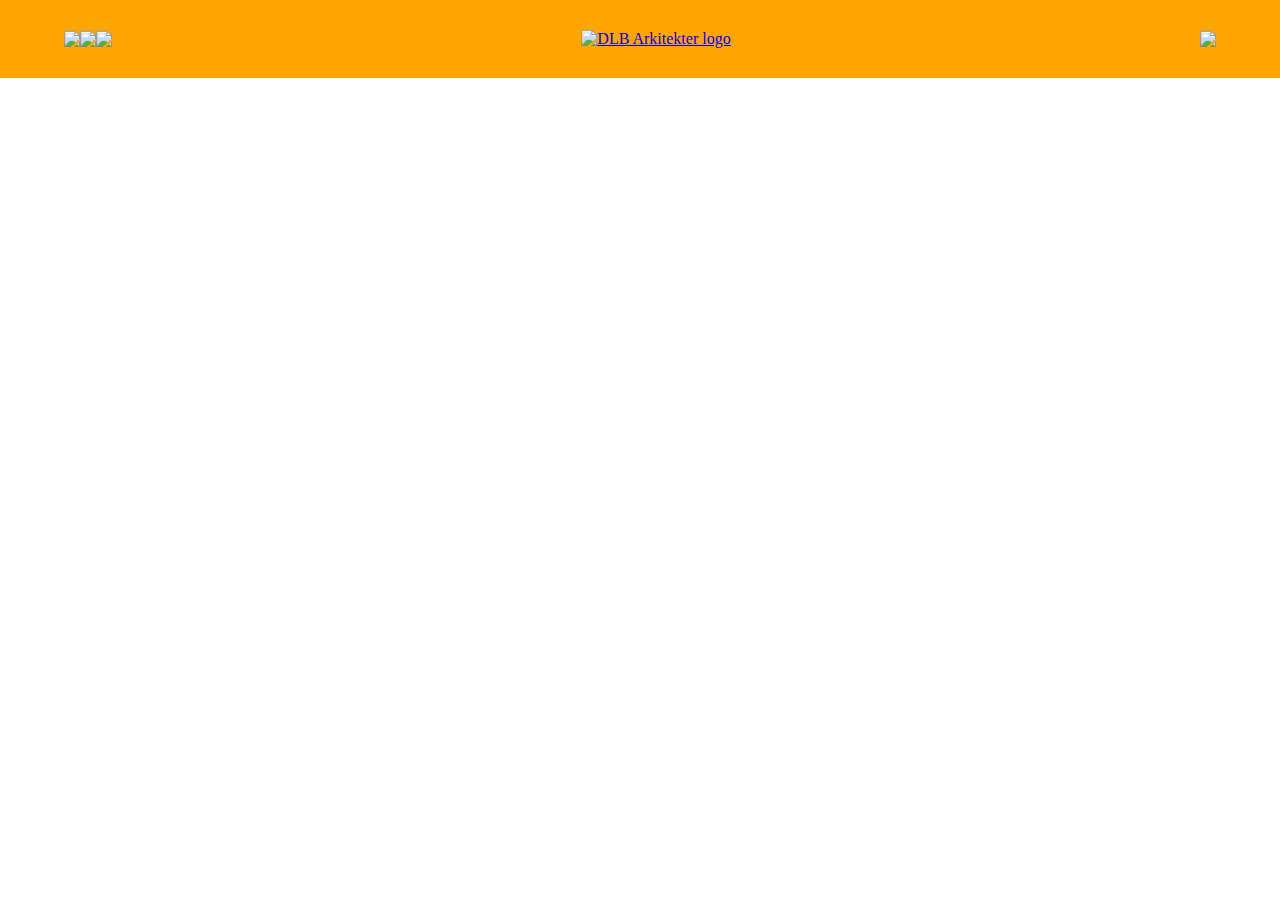
==== index.html @ 9e3e0d89 "Basic file structure" ====
<!DOCTYPE html>
<html lang="da">
<head>
    <meta charset="UTF-8">
    <meta name="viewport" content="width=device-width, initial-scale=1.0">      <!-- Responsive scaling for mobile devices -->
    
    <!-- SEO START -->
        <title>Document</title>     <!-- SEO page title -->
        <meta name="description" content="">    <!-- SEO description -->
        <meta name="theme-color" content="#fffff">      <!-- Theme color for SoMe -->
        <!-- vvv Open Graph Protocol - Source: https://ogp.me/ -->
            <meta property="og:image" content="" />     <!-- Image to feed SoMe previews -->
            <meta property="og:image:width" content="750" />   
            <meta property="og:image:height" content="750" />
            <meta property="og:locale" content="da_DK">
            <meta property="og:type" content="website">     <!-- Define which type of content this website is -->
            <meta property="og:title" content="">   <!-- Title for SoMe previews -->
            <meta property="og:description" content="">     <!-- Description for SoMe previews -->
            <meta property="og:url" content="https://DLBark.dk">    <!-- Clean up URL for SoMe previews -->
            <meta property="og:site_name" content="DLB Arkitekter ApS">
        <!-- ^^^ End of Open Graph Protocol -->
    <!-- END OF SEO -->

    <!-- LOCAL REFERENCES START -->
        <link rel="stylesheet" href="style.css">    <!-- Main CSS reference -->
        <script src="js/main.js"></script>  <!-- Main JS reference -->
        <script src="js/contact-form.js"></script>      <!-- Coded User Journey JS reference -->
    <!-- END OF LOCAL REFERENCES -->

    <!-- EXTERNAL REFERENCES START -->
        
    <!-- END OF EXTERNAL REFERENCES -->
</head>




<body>

    <nav id="burger-content" class="hidden">
        <!-- Burger Menu design to be finalized in Figma first -->
            <!-- This entire section will appear with the click of a button. This menu must be at the top to avoidconflicts with other elements. -->
    </nav>


    <nav id="main">   <!-- Mmain navigation -->
        <div class="container">     <!-- This container fixes issues as the 'nav' tag has 'position: fixed' which likes to fuck with things -->
            
            <div class="SoMe">  <!-- SoMe links and icons -->
                <a href="" target="_blank" rel="nofollow"> <img src="img/icon/facebook.svg" alt="Facebook icon"> Besøg DLB's Facebookside </a>   <!-- target="_blank" = Open in a new Tab    rel="nofollow" = Tell Google not to follow the link -->
                <a href="" target="_blank" rel="nofollow"> <img src="img/icon/instagram.svg" alt="Instagram icon"> Besøg DLB's Instagram </a>
                <a href="" target="_blank" rel="nofollow"> <img src="img/icon/linkedin.svg" alt="LinkedIn icon"> Besøg DLB's LinkedIn-side</a>
            </div>
            
            <a href="index.html" class="logo"> <img src="img/logo.png" alt="DLB Arkitekter logo"> </a>  <!-- DLB Logo -->

            <button class="burger-menu" onclick="toggleBurgerMenu()"> <img src="img/icon/burger-menu.svg" alt="Burger Menu toggle"> Menu </button>
        
            <ul class="desktop">    <!-- Navigation Menu only visible on Desktop -->
                <!-- Design to be finished in Figma ... -->
            </ul>
        
        </div>
    </nav>
    
</body>
</html>
---- style.css ----
/*
==================================
    CSS STYLESHEET
==================================

FYI: I'm only testing this sh*t on Chromium-based Edge because a vast majority uses Chromium no matter the platform.
Source: https://gs.statcounter.com/browser-market-share
*/



* {
    margin: 0;  /* Nuke default margin - it's an annoyance to work with */
    padding: 0;     /* Nuke default padding as well */
    box-sizing: border-box;     /* Makes box sizing more logical -- https://developer.mozilla.org/en-US/docs/Web/CSS/box-sizing */
}

.hidden {      /* To be used as default for items that are to be toggled by JavaScript */
    display: none;
}



/* ====== CSS VARIABLES START ====== */

    :root {             /* CSS Variables work a lot like Components in XD or Swatches in Illustrator, Photoshop, InDesign, etc - If there's a need adjust the colors, this will save a lot of time */
        /* Fonts */
            --font1: Arial;
            --font2: Arial;
        /* Colors */
            --color1: #FF00FF;
            --color2: #FF00FF;
            --color3: #FF00FF;
            --color4: #FF00FF;
            --color5: #FF00FF;
        /* Margins - To streamline left-right margins for mis.c objects */
            --default-width: 90%;
    }

/* end of css variables */




/* ====== NAVIGATION MENU START ====== */

    /* --- Navigation bar as a whole --- */

    nav#burger-content {    /* [Only visible when clicked] -- The contents and design of the Burger Menu */
        width: 100%;
        height: 100vh;
        position: fixed;
        background-color: hotpink;
        z-index: 1;
    }

    nav#main, nav#main .SoMe {       /* Properly align items in the nav menu */
        display: flex;
    }

    nav#main {                  /* Navigation bar */
        background: white;
        position: fixed;
        width: 100%;
        height: 78px;
        z-index: 2;     /* Be infront of Burger Menu (when active) which has a Z of 1 - default is 0 */
    
        background-color: orange /* TEMP - TO BE FIXED */
    }

    nav#main .container {
        display: flex;
        justify-content: space-between;     /* Properly align contents of the navbar */
        align-items: center;    /* Vertically align items to the center */
        width: var(--default-width);
        margin: 0 auto; 
    }

    nav#main button {       /* Fix default styling of buttons in the navbar */
        border: none;
        background: none;
        cursor: pointer;
    }



    /* --- Social Media buttons --- */
    
    nav#main .SoMe {

    }

    nav#main .SoMe a {
        display: block;
        gap: 12px;
        font-size: 0    /* Hide text only there for screen readers */
    }

    

    /* --- DLB Logo --- */
    
    nav#main .logo {

    }

    
    
    /* --- Burger Menu toggle --- */

    nav#main .burger-menu {
        font-size: 0    /* Hide text only there for screen readers */
    }

    nav#main .burger-menu.active {
        filter: invert(1);
    }




    nav#main .desktop {     /* Desktop navigation strip - Only visible on large screens */
        display: none;          /* Handled by @media query - must be hidden on Mobile version */
    }

/* end of navigation menu */
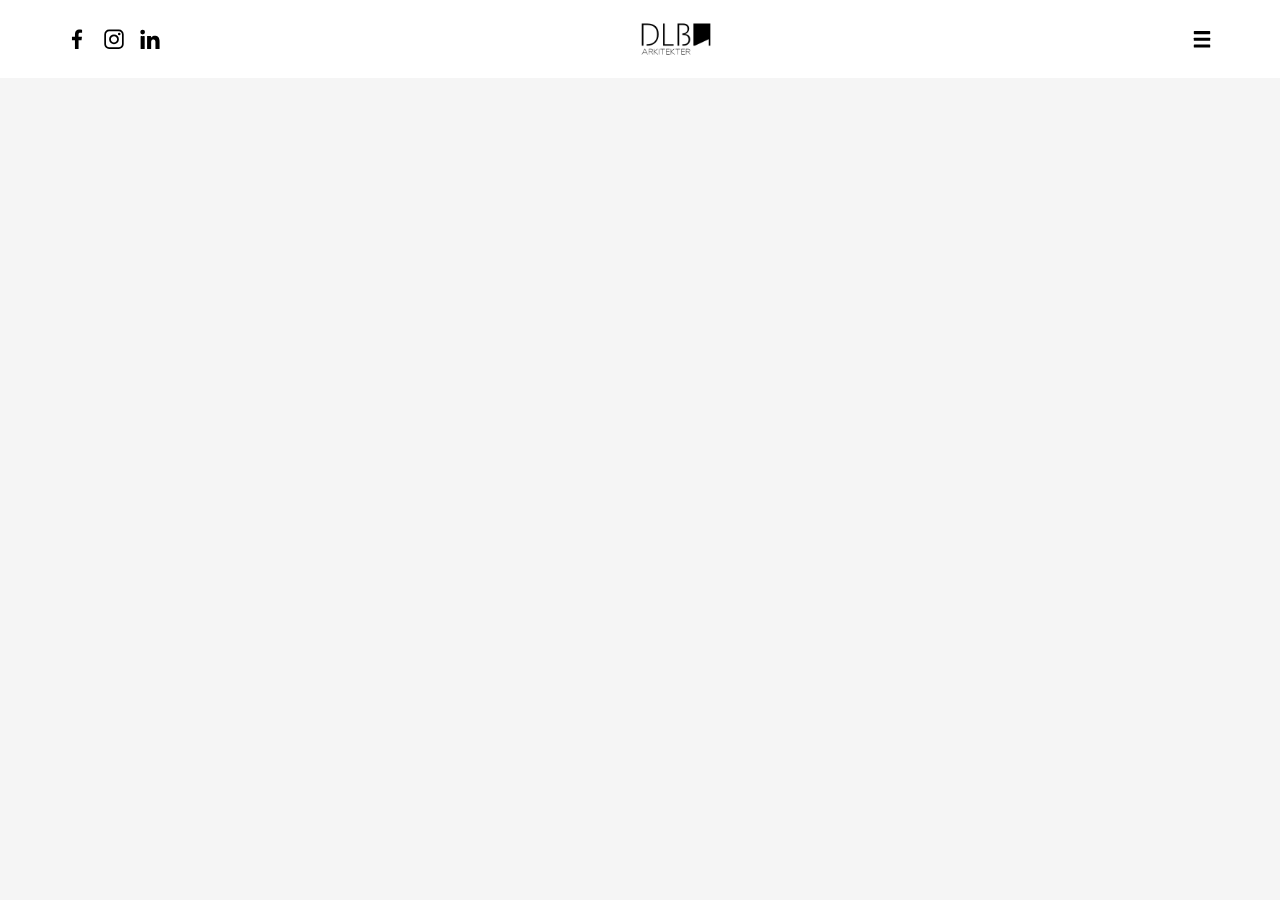
==== commit a51a5dfe: "Mobile Nav + Burger Menu" ====
--- a/index.html
+++ b/index.html
@@ -27,9 +27,6 @@
         <script src="js/contact-form.js"></script>      <!-- Coded User Journey JS reference -->
     <!-- END OF LOCAL REFERENCES -->
 
-    <!-- EXTERNAL REFERENCES START -->
-        
-    <!-- END OF EXTERNAL REFERENCES -->
 </head>
 
 
@@ -37,9 +34,19 @@
 
 <body>
 
-    <nav id="burger-content" class="hidden">
-        <!-- Burger Menu design to be finalized in Figma first -->
-            <!-- This entire section will appear with the click of a button. This menu must be at the top to avoidconflicts with other elements. -->
+    <nav id="burger-content" class="hidden">    <!-- Mobile full-screen burger menu content - Hidden by defualt -->
+        <div class="container">
+            <a href="index.html" class="logo"> <img src="img/logo.jpg" alt="DLB Arkitekter logo"> DLB Arkitekters logo </a>  <!-- DLB Logo -->
+
+            <ul>
+                <li> <a href="index.html" class="active"> <span class="marker"></span> Hjem</a> </li>
+                <li> <a href="#"> <span class="marker"></span> Projekter</a> </li>
+                <li> <a href="#"> <span class="marker"></span> Tjenester</a> </li>
+                <li> <a href="#"> <span class="marker"></span> Booking</a> </li>
+                <li> <a href="#"> <span class="marker"></span> Om os</a> </li>
+                <li> <a href="#"> <span class="marker"></span> Kontakt</a> </li>
+            </ul>
+        </div>
     </nav>
 
 
@@ -47,14 +54,14 @@
         <div class="container">     <!-- This container fixes issues as the 'nav' tag has 'position: fixed' which likes to fuck with things -->
             
             <div class="SoMe">  <!-- SoMe links and icons -->
-                <a href="" target="_blank" rel="nofollow"> <img src="img/icon/facebook.svg" alt="Facebook icon"> Besøg DLB's Facebookside </a>   <!-- target="_blank" = Open in a new Tab    rel="nofollow" = Tell Google not to follow the link -->
-                <a href="" target="_blank" rel="nofollow"> <img src="img/icon/instagram.svg" alt="Instagram icon"> Besøg DLB's Instagram </a>
-                <a href="" target="_blank" rel="nofollow"> <img src="img/icon/linkedin.svg" alt="LinkedIn icon"> Besøg DLB's LinkedIn-side</a>
+                <a href="https://www.facebook.com/DLBARKITEKTERApS" target="_blank" rel="noopener nofollow"> <img src="img/icons/facebook-icon.svg" alt="Facebook icon"> Besøg DLB's Facebookside </a>   <!-- target="_blank" = Open in a new Tab    rel="nofollow" = Tell Google not to follow the link -->
+                <a href="https://www.instagram.com/dlbarkitekter" target="_blank" rel="noopener nofollow"> <img src="img/icons/instagram-icon.svg" alt="Instagram icon"> Besøg DLB's Instagram </a>
+                <a href="https://www.linkedin.com/company/dlbetak-aps/about/" target="_blank" rel="noopener nofollow"> <img src="img/icons/linkedin-icon.svg" alt="LinkedIn icon"> Besøg DLB's LinkedIn-side</a>
             </div>
             
-            <a href="index.html" class="logo"> <img src="img/logo.png" alt="DLB Arkitekter logo"> </a>  <!-- DLB Logo -->
-
-            <button class="burger-menu" onclick="toggleBurgerMenu()"> <img src="img/icon/burger-menu.svg" alt="Burger Menu toggle"> Menu </button>
+            <a href="index.html" class="logo"> <img src="img/logo.jpg" alt="DLB Arkitekter logo"> DLB Arkitekters logo </a>  <!-- DLB Logo -->
+            
+            <button class="burger-menu" onclick="toggleBurgerMenu()"> <img src="img/icons/burger-menu-icon.svg" alt="Burger Menu toggle"> Menu </button>
         
             <ul class="desktop">    <!-- Navigation Menu only visible on Desktop -->
                 <!-- Design to be finished in Figma ... -->
--- a/style.css
+++ b/style.css
@@ -19,22 +19,24 @@
     display: none;
 }
 
+@import url('https://fonts.googleapis.com/css2?family=Montserrat:wght@300;400;600;700&display=swap');
+
 
 
 /* ====== CSS VARIABLES START ====== */
 
     :root {             /* CSS Variables work a lot like Components in XD or Swatches in Illustrator, Photoshop, InDesign, etc - If there's a need adjust the colors, this will save a lot of time */
         /* Fonts */
-            --font1: Arial;
-            --font2: Arial;
+            --font: "Montserrat", "Segoe UI", "Helvetica", "Roboto", sans-serif;    /* Montserrat is the main player, the rest are used as fallback */
         /* Colors */
-            --color1: #FF00FF;
-            --color2: #FF00FF;
-            --color3: #FF00FF;
-            --color4: #FF00FF;
-            --color5: #FF00FF;
+            --color1: #D9D9D9;
+            --color2: #C28671;
+            --color3: #8A99A0;
+            --color4: #F5F5F5;
         /* Margins - To streamline left-right margins for mis.c objects */
             --default-width: 90%;
+        /* Miscelanious - Sizes of common elements, etc */
+            --nav-icon-size: 28px;
     }
 
 /* end of css variables */
@@ -42,30 +44,26 @@
 
 
 
+/* ====== MAIN PAGE ELEMENTS ====== */
+    body {
+        background-color: var(--color4);
+    }
+
+    h1, h2, h3, h4, h5, h6, a, p {
+        font-family: var(--font);
+    }
+
+
 /* ====== NAVIGATION MENU START ====== */
 
-    /* --- Navigation bar as a whole --- */
-
-    nav#burger-content {    /* [Only visible when clicked] -- The contents and design of the Burger Menu */
-        width: 100%;
-        height: 100vh;
-        position: fixed;
-        background-color: hotpink;
-        z-index: 1;
-    }
-
-    nav#main, nav#main .SoMe {       /* Properly align items in the nav menu */
-        display: flex;
-    }
-
     nav#main {                  /* Navigation bar */
+        display: flex;
         background: white;
         position: fixed;
         width: 100%;
         height: 78px;
         z-index: 2;     /* Be infront of Burger Menu (when active) which has a Z of 1 - default is 0 */
-    
-        background-color: orange /* TEMP - TO BE FIXED */
+        background-color: white;
     }
 
     nav#main .container {
@@ -76,51 +74,129 @@
         margin: 0 auto; 
     }
 
-    nav#main button {       /* Fix default styling of buttons in the navbar */
+
+    /* --- Social Media buttons --- */
+    
+    nav#main .SoMe {
+        gap: 8px;
+        display: flex;
+    }
+
+    nav#main .SoMe a {
+        display: flex;   /* Align SoMe icons correctly */
+        font-size: 0;    /* Hide text only there for the sake of screen readers */
+        max-width: var(--nav-icon-size);
+    }
+
+    nav#main .SoMe img {
+        width: 100%;
+    }
+
+
+    /* --- Logo ---- */
+    
+    nav .logo {
+        max-width: 72px;
+        font-size: 0;   /* Hide text only there for the sake of screen readers */ 
+    }
+   
+    nav .logo img {
+        width: 100%;
+    }
+
+    
+    /* --- Burger Menu --- */
+    
+    nav#main .burger-menu {
+        font-size: 0;    /* Hide text only there for the sake of screen readers */
+        max-width: var(--nav-icon-size);    /* Refers to :root variable instead of a fixed number for consistency reasons */
+    }
+
+    nav#main .burger-menu img {
+        width: 100%;
+    }
+
+    
+    /* --- Burger Menu toggle --- */
+
+    nav#main .burger-menu {
+        font-size: 0;    /* Hide text only there for screen readers */
         border: none;
         background: none;
         cursor: pointer;
     }
 
-
-
-    /* --- Social Media buttons --- */
-    
-    nav#main .SoMe {
-
-    }
-
-    nav#main .SoMe a {
-        display: block;
-        gap: 12px;
-        font-size: 0    /* Hide text only there for screen readers */
-    }
-
-    
-
-    /* --- DLB Logo --- */
-    
-    nav#main .logo {
-
-    }
-
-    
-    
-    /* --- Burger Menu toggle --- */
-
-    nav#main .burger-menu {
-        font-size: 0    /* Hide text only there for screen readers */
-    }
-
     nav#main .burger-menu.active {
+        background-color: white;
+        border-radius: 12px;
         filter: invert(1);
     }
 
 
-
+    /* --- Desktop Navigation Menu items --- */
 
     nav#main .desktop {     /* Desktop navigation strip - Only visible on large screens */
         display: none;          /* Handled by @media query - must be hidden on Mobile version */
-    }
+    
+    
+    }
+
+
+    /* --- Mobile Fullscreen Burger Menu --- */
+
+    nav#burger-content {    /* [Only visible when clicked] -- The contents and design of the Burger Menu */
+        width: 100%;
+        height: 100vh;
+        position: fixed;    /* Forces the nav to stay in place and float on top no matter what */
+        z-index: 1;
+        background-color: white;
+    }
+
+    nav#burger-content .container {
+        width: 75%;
+        margin-top: 170px;
+        margin-left: 5%;    /* Minor adjustments -  */
+    }
+
+    nav#burger-content .container .logo img {
+        max-width: 80px;
+    }
+
+    nav#burger-content .container ul {
+        list-style-type: none;      /* Removes bullet points */
+
+    }
+
+    nav#burger-content .container ul li {
+        border-bottom: var(--color1) solid 2px;     /* Seperate the links with a line */
+    }
+
+    nav#burger-content .container ul li:last-child {
+        border: none;   /* Fix issue with the last element */
+    }
+
+    nav#burger-content .container ul li a {
+        display: flex;
+        gap: 6px;
+        height: 54px;
+        color: black;
+        text-decoration: none;
+        font-weight: 600;
+        font-size: 1.2em;
+        align-items: center;
+    }
+
+    nav#burger-content .container ul li a .marker {
+        width: var(--nav-icon-size);
+        height: var(--nav-icon-size);
+        background: none;
+        display: block;
+        background-position-x: -4px;
+    }
+
+    nav#burger-content .container ul li a:hover .marker, nav#burger-content .container ul li a.active .marker {
+        background-image: url(img/icons/active-nav-item-icon.svg);
+    }
+
 
 /* end of navigation menu */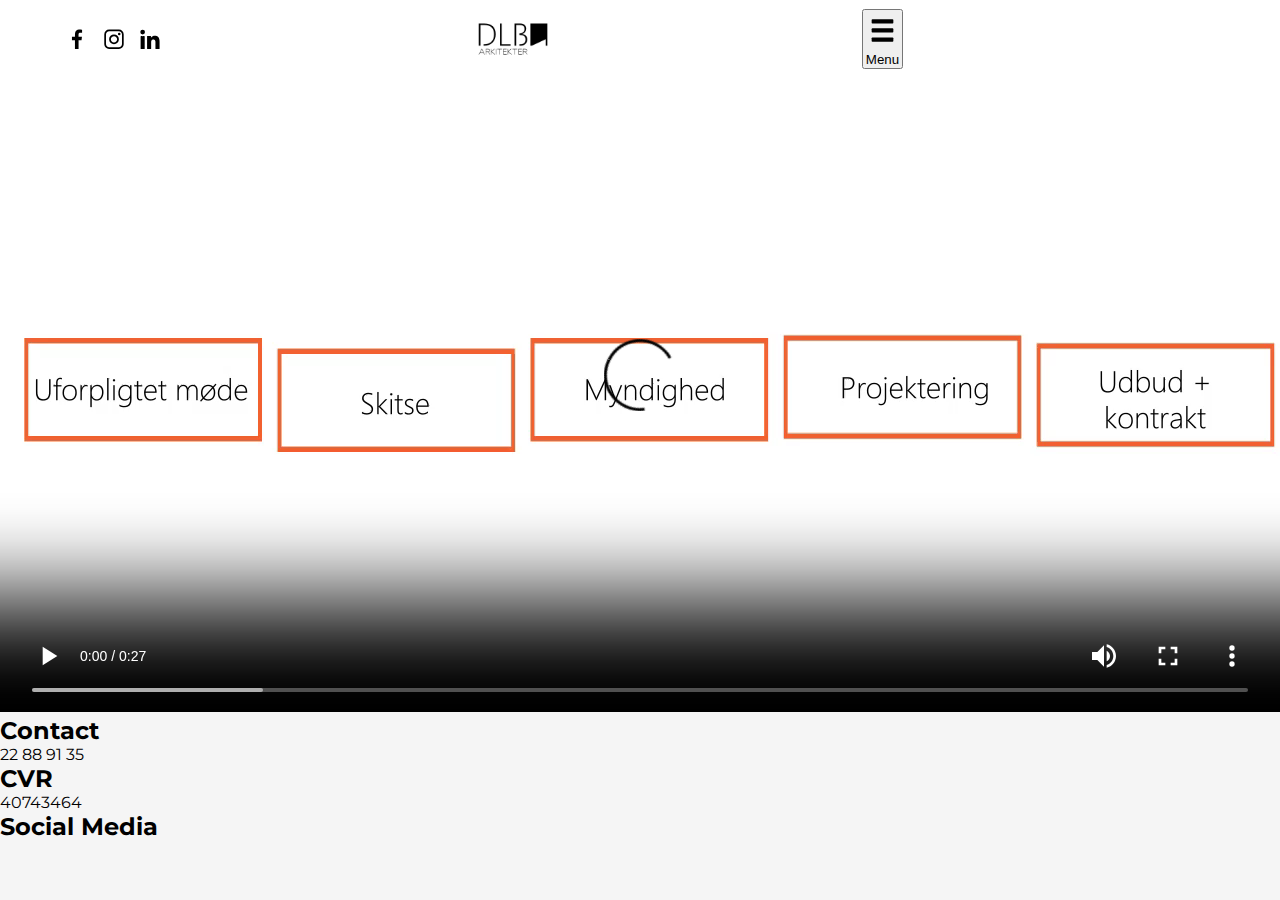
==== commit 424016ea: "Auto stash before merge of "master" and "origin/master"" ====
--- a/index.html
+++ b/index.html
@@ -3,9 +3,9 @@
 <head>
     <meta charset="UTF-8">
     <meta name="viewport" content="width=device-width, initial-scale=1.0">      <!-- Responsive scaling for mobile devices -->
-    
+    <link rel="icon" type="favicon" href="logo.jpg">
     <!-- SEO START -->
-        <title>Document</title>     <!-- SEO page title -->
+        <title>DLB ARKITEKTER ApS - Dan Betak</title>     <!-- SEO page title -->
         <meta name="description" content="">    <!-- SEO description -->
         <meta name="theme-color" content="#fffff">      <!-- Theme color for SoMe -->
         <!-- vvv Open Graph Protocol - Source: https://ogp.me/ -->
@@ -19,8 +19,8 @@
             <meta property="og:url" content="https://DLBark.dk">    <!-- Clean up URL for SoMe previews -->
             <meta property="og:site_name" content="DLB Arkitekter ApS">
         <!-- ^^^ End of Open Graph Protocol -->
-    <!-- END OF SEO -->
-
+    <!-- END OF SEO -->  
+    
     <!-- LOCAL REFERENCES START -->
         <link rel="stylesheet" href="style.css">    <!-- Main CSS reference -->
         <script src="js/main.js"></script>  <!-- Main JS reference -->
@@ -50,7 +50,7 @@
     </nav>
 
 
-    <nav id="main">   <!-- Mmain navigation -->
+    <nav id="main">   <!-- Main navigation -->
         <div class="container">     <!-- This container fixes issues as the 'nav' tag has 'position: fixed' which likes to fuck with things -->
             
             <div class="SoMe">  <!-- SoMe links and icons -->
@@ -58,6 +58,7 @@
                 <a href="https://www.instagram.com/dlbarkitekter" target="_blank" rel="noopener nofollow"> <img src="img/icons/instagram-icon.svg" alt="Instagram icon"> Besøg DLB's Instagram </a>
                 <a href="https://www.linkedin.com/company/dlbetak-aps/about/" target="_blank" rel="noopener nofollow"> <img src="img/icons/linkedin-icon.svg" alt="LinkedIn icon"> Besøg DLB's LinkedIn-side</a>
             </div>
+            <!---SOME ICONS ARE FROM: https://www.flaticon.com/-->
             
             <a href="index.html" class="logo"> <img src="img/logo.jpg" alt="DLB Arkitekter logo"> DLB Arkitekters logo </a>  <!-- DLB Logo -->
             
@@ -66,9 +67,37 @@
             <ul class="desktop">    <!-- Navigation Menu only visible on Desktop -->
                 <!-- Design to be finished in Figma ... -->
             </ul>
-        
         </div>
     </nav>
+
+    <!--TEXTEN PÅBÖRJAS // HAVE THOSE AS PLACE HOLDERS, WILL BE FIXED LATER-->
+     <h1>What is the process?</h1>
+     <h3>The process works as </h3>
+
+
+
+     <!--VIDEO ANIMATION BY EMIL S-->
+     <Video controls>
+        <source src="DLB-animation-pc.mp4" type="video/mp4">
+     </Video>
+
+
     
+
+
+
+     <footer>
+        <div class="footer-content">
+            <h2>Contact</h2>
+            <p>22 88 91 35</p>
+            <h2>CVR</h2> 
+            <p>40743464</p>
+            <h2>Social Media</h2>
+            <!--SoMe Icons should be placed here!-->
+        </div>
+     </footer>
+
+
+
 </body>
 </html>--- a/style.css
+++ b/style.css
@@ -7,7 +7,7 @@
 Source: https://gs.statcounter.com/browser-market-share
 */
 
-
+@import url('https://fonts.googleapis.com/css2?family=Montserrat:wght@300;600&display=swap');
 
 * {
     margin: 0;  /* Nuke default margin - it's an annoyance to work with */
@@ -105,17 +105,25 @@
     }
 
     
+<<<<<<< Updated upstream
     /* --- Burger Menu --- */
     
     nav#main .burger-menu {
         font-size: 0;    /* Hide text only there for the sake of screen readers */
         max-width: var(--nav-icon-size);    /* Refers to :root variable instead of a fixed number for consistency reasons */
     }
+=======
+    nav#main .logo {
+        max-width: 200px;
+>>>>>>> Stashed changes
 
     nav#main .burger-menu img {
         width: 100%;
     }
-
+    .logo img{
+        max-width: 100px;
+
+    }
     
     /* --- Burger Menu toggle --- */
 
@@ -132,8 +140,15 @@
         filter: invert(1);
     }
 
+<<<<<<< Updated upstream
 
     /* --- Desktop Navigation Menu items --- */
+=======
+    .burgericon{
+        max-width: 30px;
+    }
+
+>>>>>>> Stashed changes
 
     nav#main .desktop {     /* Desktop navigation strip - Only visible on large screens */
         display: none;          /* Handled by @media query - must be hidden on Mobile version */
@@ -162,6 +177,7 @@
         max-width: 80px;
     }
 
+<<<<<<< Updated upstream
     nav#burger-content .container ul {
         list-style-type: none;      /* Removes bullet points */
 
@@ -199,4 +215,51 @@
     }
 
 
+=======
+    .icon img{
+        max-width: 30px;
+    }
+    .SoMe{
+        gap: 25px;
+    }
+    h3{
+
+    }
+
+
+
+    /*VIDEO - HAD THOSE AS PLACE HOLDERS, SHALL FIX LATER*/
+    .video-container {
+        position: relative;
+        width: 100%;
+        height: 0;
+        padding-bottom: 56.25%; 
+      }
+      .video-container video {
+        position: absolute;
+        top: 0;
+        left: 0;
+        width: 100%;
+        height: 100%;
+      }
+   /*FOOTER CONTENT*/
+   .footer-content{
+    display: flex;
+    justify-content: space-between;
+    align-items: center;
+    padding: 20px;
+   }
+   .SoMe{
+    gap: 25px;
+   }
+
+   .footer-info{
+    text-align: center;
+   }
+   .footer-bottom{
+    background-color: orange;
+    padding: 10px;
+    text-align: center;
+   }
+>>>>>>> Stashed changes
 /* end of navigation menu */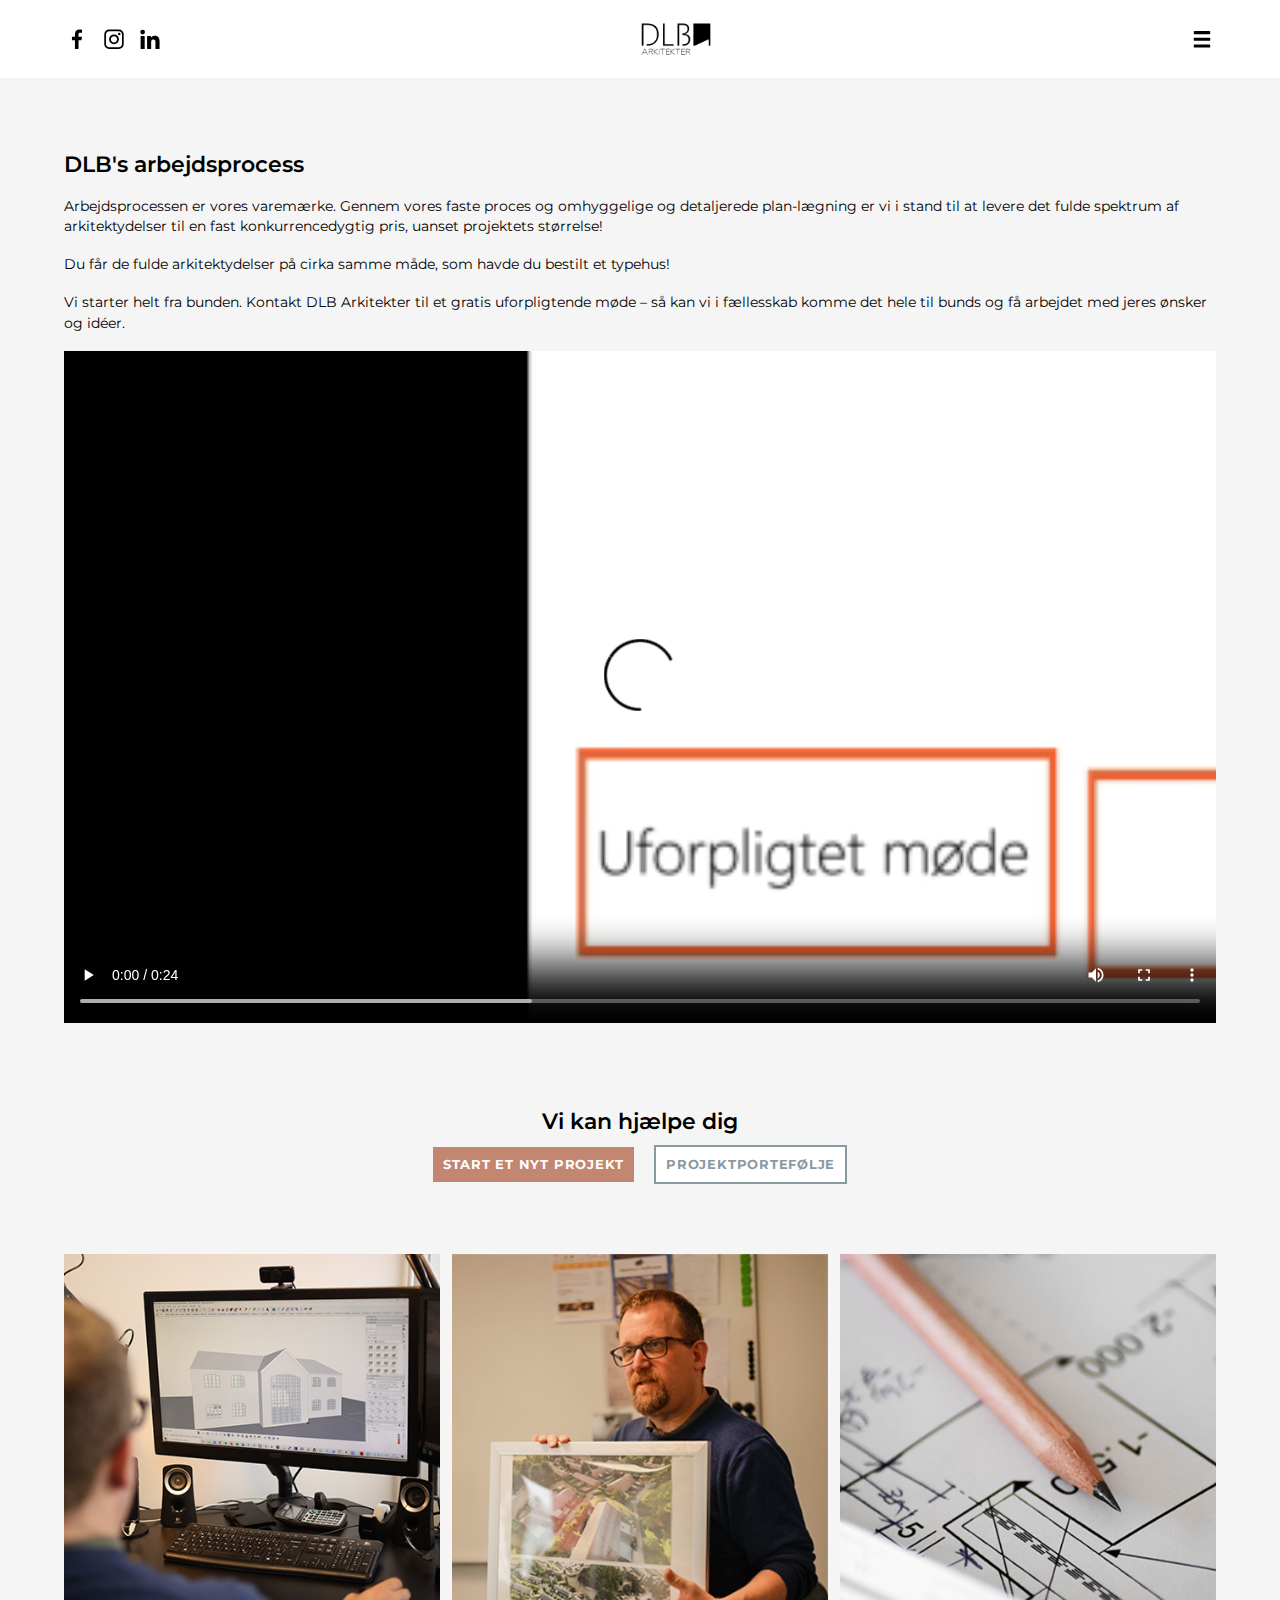
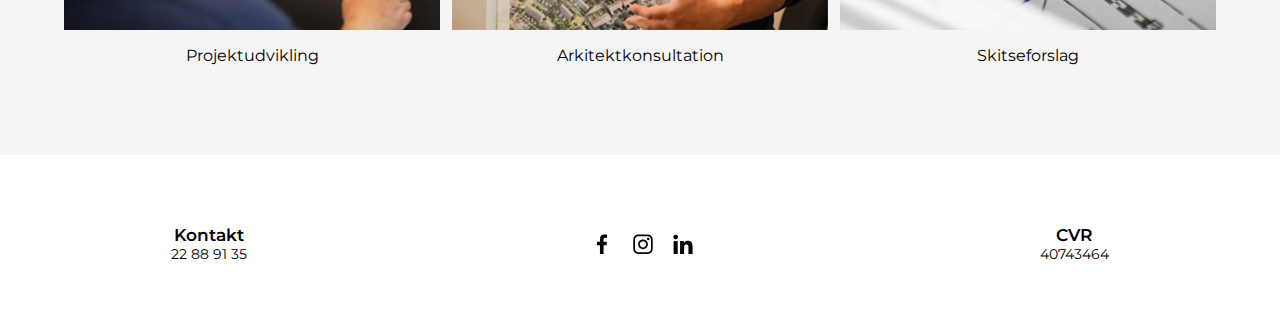
==== commit 782e9b80: "Frontpage (mobile version) done" ====
--- a/index.html
+++ b/index.html
@@ -3,13 +3,13 @@
 <head>
     <meta charset="UTF-8">
     <meta name="viewport" content="width=device-width, initial-scale=1.0">      <!-- Responsive scaling for mobile devices -->
-    <link rel="icon" type="favicon" href="logo.jpg">
+    <link rel="icon" type="favicon" href="img/logo.jpg">
     <!-- SEO START -->
         <title>DLB ARKITEKTER ApS - Dan Betak</title>     <!-- SEO page title -->
-        <meta name="description" content="">    <!-- SEO description -->
+        <meta name="description" content="DLB Arkitekter ApS - Vores proces er vores varemærke. Vi har 10+ års erfaring med projektudvikling, skitsering og planlægning.">    <!-- SEO description -->
         <meta name="theme-color" content="#fffff">      <!-- Theme color for SoMe -->
         <!-- vvv Open Graph Protocol - Source: https://ogp.me/ -->
-            <meta property="og:image" content="" />     <!-- Image to feed SoMe previews -->
+            <meta property="og:image" content="https://exam.mikkl.info/img/thumbnails/SoMe/frontpage.jpg" />     <!-- Image to feed SoMe previews -->
             <meta property="og:image:width" content="750" />   
             <meta property="og:image:height" content="750" />
             <meta property="og:locale" content="da_DK">
@@ -40,11 +40,11 @@
 
             <ul>
                 <li> <a href="index.html" class="active"> <span class="marker"></span> Hjem</a> </li>
-                <li> <a href="#"> <span class="marker"></span> Projekter</a> </li>
-                <li> <a href="#"> <span class="marker"></span> Tjenester</a> </li>
-                <li> <a href="#"> <span class="marker"></span> Booking</a> </li>
-                <li> <a href="#"> <span class="marker"></span> Om os</a> </li>
-                <li> <a href="#"> <span class="marker"></span> Kontakt</a> </li>
+                <li> <a href="projects.html"> <span class="marker"></span> Projekter</a> </li>
+                <li> <a href="services.html"> <span class="marker"></span> Tjenester</a> </li>
+                <li> <a href="booking.html"> <span class="marker"></span> Booking</a> </li>
+                <li> <a href="about.html"> <span class="marker"></span> Om os</a> </li>
+                <li> <a href="contact.html"> <span class="marker"></span> Kontakt</a> </li>
             </ul>
         </div>
     </nav>
@@ -70,33 +70,66 @@
         </div>
     </nav>
 
-    <!--TEXTEN PÅBÖRJAS // HAVE THOSE AS PLACE HOLDERS, WILL BE FIXED LATER-->
-     <h1>What is the process?</h1>
-     <h3>The process works as </h3>
+
+
+    <main id="process">
+        <h1>DLB's arbejdsprocess</h1>
+        <p class="textbox">Arbejdsprocessen er vores varemærke. Gennem vores faste proces og omhyggelige og detaljerede plan-lægning er vi i stand til at levere det fulde spektrum af arkitektydelser til en fast konkurrencedygtig pris, uanset projektets størrelse!</p>
+        <p class="textbox">Du får de fulde arkitektydelser på cirka samme måde, som havde du bestilt et typehus!</p>
+        <p class="textbox">Vi starter helt fra bunden. Kontakt DLB Arkitekter til et gratis uforpligtende møde – så kan vi i fællesskab komme det hele til bunds og få arbejdet med jeres ønsker og idéer.</p>
+    
+        <section class="video">
+            <video controls>
+                <source src="video/DLB-animation-mobile.mp4" type="video/mp4">
+            </video>
+        </section>
+    </main>
 
 
 
-     <!--VIDEO ANIMATION BY EMIL S-->
-     <Video controls>
-        <source src="DLB-animation-pc.mp4" type="video/mp4">
-     </Video>
-
-
-    
+    <section class="cta">
+        <h2>Vi kan hjælpe dig</h2>
+        <div class="container">
+            <a href="booking.html" class="button">Start et nyt projekt</a>
+            <a href="projects.html" class="button">Projekt&shy;portefølje</a>
+        </div>
+    </section>
 
 
 
-     <footer>
-        <div class="footer-content">
-            <h2>Contact</h2>
+    <section id="services">
+        <a href="#">
+            <img src="img/thumbnails/proj-udvikling.jpg" alt="Projektudvikling">
+            <p>Projekt&shy;udvikling</p>
+        </a>
+        <a href="#">
+            <img src="img/thumbnails/ark-konsultation.jpg" alt="Arkitektkonosultation">
+            <p>Arkitekt&shy;konsultation</p>
+        </a>
+        <a href="#">
+            <img src="img/thumbnails/sven-mieke-fteR0e2BzKo-unsplash.jpg" alt="Skitseforslag">
+            <p>Skitseforslag</p>
+        </a>
+    </section>
+
+
+    <footer>
+        <div>
+            <h3>Kontakt</h3>
             <p>22 88 91 35</p>
-            <h2>CVR</h2> 
+        </div>
+
+        <div class="SoMe">
+            <a href="https://www.facebook.com/DLBARKITEKTERApS" target="_blank" rel="noopener nofollow"> <img src="img/icons/facebook-icon.svg" alt="Facebook icon"> Besøg DLB's Facebookside </a>   <!-- target="_blank" = Open in a new Tab    rel="nofollow" = Tell Google not to follow the link -->
+            <a href="https://www.instagram.com/dlbarkitekter" target="_blank" rel="noopener nofollow"> <img src="img/icons/instagram-icon.svg" alt="Instagram icon"> Besøg DLB's Instagram </a>
+            <a href="https://www.linkedin.com/company/dlbetak-aps/about/" target="_blank" rel="noopener nofollow"> <img src="img/icons/linkedin-icon.svg" alt="LinkedIn icon"> Besøg DLB's LinkedIn-side</a>
+        </div>
+
+        <div>
+            <h3>CVR</h3>
             <p>40743464</p>
-            <h2>Social Media</h2>
-            <!--SoMe Icons should be placed here!-->
         </div>
-     </footer>
-
+    </footer>
 
 
 </body>
--- a/style.css
+++ b/style.css
@@ -7,7 +7,7 @@
 Source: https://gs.statcounter.com/browser-market-share
 */
 
-@import url('https://fonts.googleapis.com/css2?family=Montserrat:wght@300;600&display=swap');
+@import url('https://fonts.googleapis.com/css2?family=Montserrat:wght@300;400;600;700&display=swap');
 
 * {
     margin: 0;  /* Nuke default margin - it's an annoyance to work with */
@@ -37,6 +37,7 @@
             --default-width: 90%;
         /* Miscelanious - Sizes of common elements, etc */
             --nav-icon-size: 28px;
+            --default-top-margin: 70px;
     }
 
 /* end of css variables */
@@ -49,9 +50,78 @@
         background-color: var(--color4);
     }
 
-    h1, h2, h3, h4, h5, h6, a, p {
+    h1, h2, h3, h4, h5, h6 {
         font-family: var(--font);
-    }
+        font-weight: 600;
+    }
+
+    h1, h2 {
+        font-size: 1.4em;
+    }
+
+    a, p {
+        font-family: var(--font);
+        font-weight: 400;
+    }
+
+    p.textbox {
+        margin: 18px auto;
+        font-size: 0.9em;
+        line-height: 1.4em;
+    }
+
+    main {
+        padding-top: calc(var(--default-top-margin) + 10px);   /* Adds 10px to Default Margin value for aesthetical reasons */
+    }
+
+    .cta {      /* Call to Action - Consisting of heading and 1-3 buttons */
+        width: var(--default-width);
+        margin: auto;
+        margin-top: var(--default-top-margin);
+        text-align: center;
+    }
+
+    .cta .container {
+        display: flex;
+        align-items: center;
+        justify-content: center;
+        gap: 20px;
+        margin-top: 10px;
+    }
+
+    .cta .button {
+        display: block;
+        background-color: var(--color3);
+        color: white;
+        text-transform: uppercase;
+        font-weight: 700;
+        font-size: 0.8em;
+        padding: 10px;
+        letter-spacing: 0.06em;
+        text-decoration: none;
+        transition: 0.2s;
+    }
+
+    .cta .button:last-child {
+        border: var(--color3) 2px solid;
+        color: var(--color3);
+        background-color: white;
+    }
+    
+    .cta .button:first-child {
+        background-color: var(--color2);
+    }
+
+    .cta .button:hover {
+        background-color: black;
+        color: white;
+        transform: scale(1.1);
+    }
+
+
+
+
+
 
 
 /* ====== NAVIGATION MENU START ====== */
@@ -64,6 +134,8 @@
         height: 78px;
         z-index: 2;     /* Be infront of Burger Menu (when active) which has a Z of 1 - default is 0 */
         background-color: white;
+        margin-top: calc(var(--default-top-margin) - var(--default-top-margin) * 2 );
+            /* ^ Okay this shit is getting complicated now... Okay, so it takes [Default Margin Value] and retracts 2x of [Default Margin Value] because the navigation bar gets pushed down by said value below... I CAN EXPLAIN!! Don't worry lololol */
     }
 
     nav#main .container {
@@ -105,17 +177,12 @@
     }
 
     
-<<<<<<< Updated upstream
     /* --- Burger Menu --- */
     
     nav#main .burger-menu {
         font-size: 0;    /* Hide text only there for the sake of screen readers */
         max-width: var(--nav-icon-size);    /* Refers to :root variable instead of a fixed number for consistency reasons */
     }
-=======
-    nav#main .logo {
-        max-width: 200px;
->>>>>>> Stashed changes
 
     nav#main .burger-menu img {
         width: 100%;
@@ -140,15 +207,8 @@
         filter: invert(1);
     }
 
-<<<<<<< Updated upstream
 
     /* --- Desktop Navigation Menu items --- */
-=======
-    .burgericon{
-        max-width: 30px;
-    }
-
->>>>>>> Stashed changes
 
     nav#main .desktop {     /* Desktop navigation strip - Only visible on large screens */
         display: none;          /* Handled by @media query - must be hidden on Mobile version */
@@ -177,7 +237,6 @@
         max-width: 80px;
     }
 
-<<<<<<< Updated upstream
     nav#burger-content .container ul {
         list-style-type: none;      /* Removes bullet points */
 
@@ -205,61 +264,123 @@
     nav#burger-content .container ul li a .marker {
         width: var(--nav-icon-size);
         height: var(--nav-icon-size);
-        background: none;
+        background: none;   /* Hide pointer icon by default */
         display: block;
-        background-position-x: -4px;
+        background-position-x: -4px;    /* Fix icon alignment ever so slightly - only visible on hover */
     }
 
     nav#burger-content .container ul li a:hover .marker, nav#burger-content .container ul li a.active .marker {
-        background-image: url(img/icons/active-nav-item-icon.svg);
-    }
-
-
-=======
-    .icon img{
-        max-width: 30px;
-    }
-    .SoMe{
-        gap: 25px;
-    }
-    h3{
-
-    }
-
-
-
-    /*VIDEO - HAD THOSE AS PLACE HOLDERS, SHALL FIX LATER*/
-    .video-container {
-        position: relative;
-        width: 100%;
-        height: 0;
-        padding-bottom: 56.25%; 
-      }
-      .video-container video {
-        position: absolute;
-        top: 0;
-        left: 0;
-        width: 100%;
-        height: 100%;
-      }
-   /*FOOTER CONTENT*/
-   .footer-content{
-    display: flex;
-    justify-content: space-between;
-    align-items: center;
-    padding: 20px;
-   }
-   .SoMe{
-    gap: 25px;
-   }
-
-   .footer-info{
-    text-align: center;
-   }
-   .footer-bottom{
-    background-color: orange;
-    padding: 10px;
-    text-align: center;
-   }
->>>>>>> Stashed changes
-/* end of navigation menu */+        background-image: url(img/icons/active-nav-item-icon.svg);      /* Display pointer icon on hover and on active element */
+    }
+
+
+/* end of navigation menu */
+
+
+
+
+
+
+
+
+
+/* ====== INDIVIDUAL PAGE CONTENTS ====== */
+
+    /* --- Size definition + alignment for containers --- */
+
+    #process, #services {
+        width: var(--default-width);
+        margin: auto;
+        margin-top: var(--default-top-margin);
+    }
+
+
+    /* --- FRONTPAGE Elements --- */
+
+    #process video {
+        width: 100%;
+        margin-bottom: 10px;
+    }
+
+    #services {
+        display: flex;
+        justify-content: center;
+        gap: 12px;
+    }
+
+    #services a {
+        width: 33%;
+        display: block;
+        text-decoration: none;
+        color: black;
+        text-align: center;
+        transition: .1s;
+    }
+
+    #services a:hover {
+        transform: scale(1.05);
+    }
+
+    #services a img {
+        width: 100%;
+        font-size: 0;       /* Hide the stupid placeholder text visible when an image is missing */
+        margin-bottom: 12px;
+    }
+
+
+    /* --- PROJECTS Page Elements --- */
+
+
+    /* --- SERVICES Page Elements --- */
+    
+
+    /* --- PROJECTS Page Elements --- */
+    
+
+    /* --- BOOKING Page Elements --- */
+    
+
+    /* --- ABOUT-US Page Elements --- */
+    
+
+    /* --- CONTACT Page Elements --- */
+
+/* (end of individual page content) */
+
+
+
+
+
+
+
+
+
+
+/* ====== FOOTER START ====== */
+
+    footer {
+        background-color: white;
+        display: flex;
+        justify-content: space-around;      /* Works a bit like space-between, but it respects the space on the outer borders */
+        padding: var(--default-top-margin) 0;
+        font-size: 0.9em;
+        text-align: center;
+        margin-top: calc(var(--default-top-margin) + 20px);      /* This looks fucked, but all it does it that it adds 20px to default margin value for aesthetical reasons*/
+    }
+
+    footer .SoMe {
+        gap: 12px;
+        display: flex;
+    }
+
+    footer .SoMe a {
+        display: flex;   /* Align SoMe icons correctly */
+        font-size: 0;    /* Hide text only there for the sake of screen readers */
+        max-width: var(--nav-icon-size);
+    }
+
+    footer .SoMe img {
+        width: 100%;
+    }
+
+/* end of footer */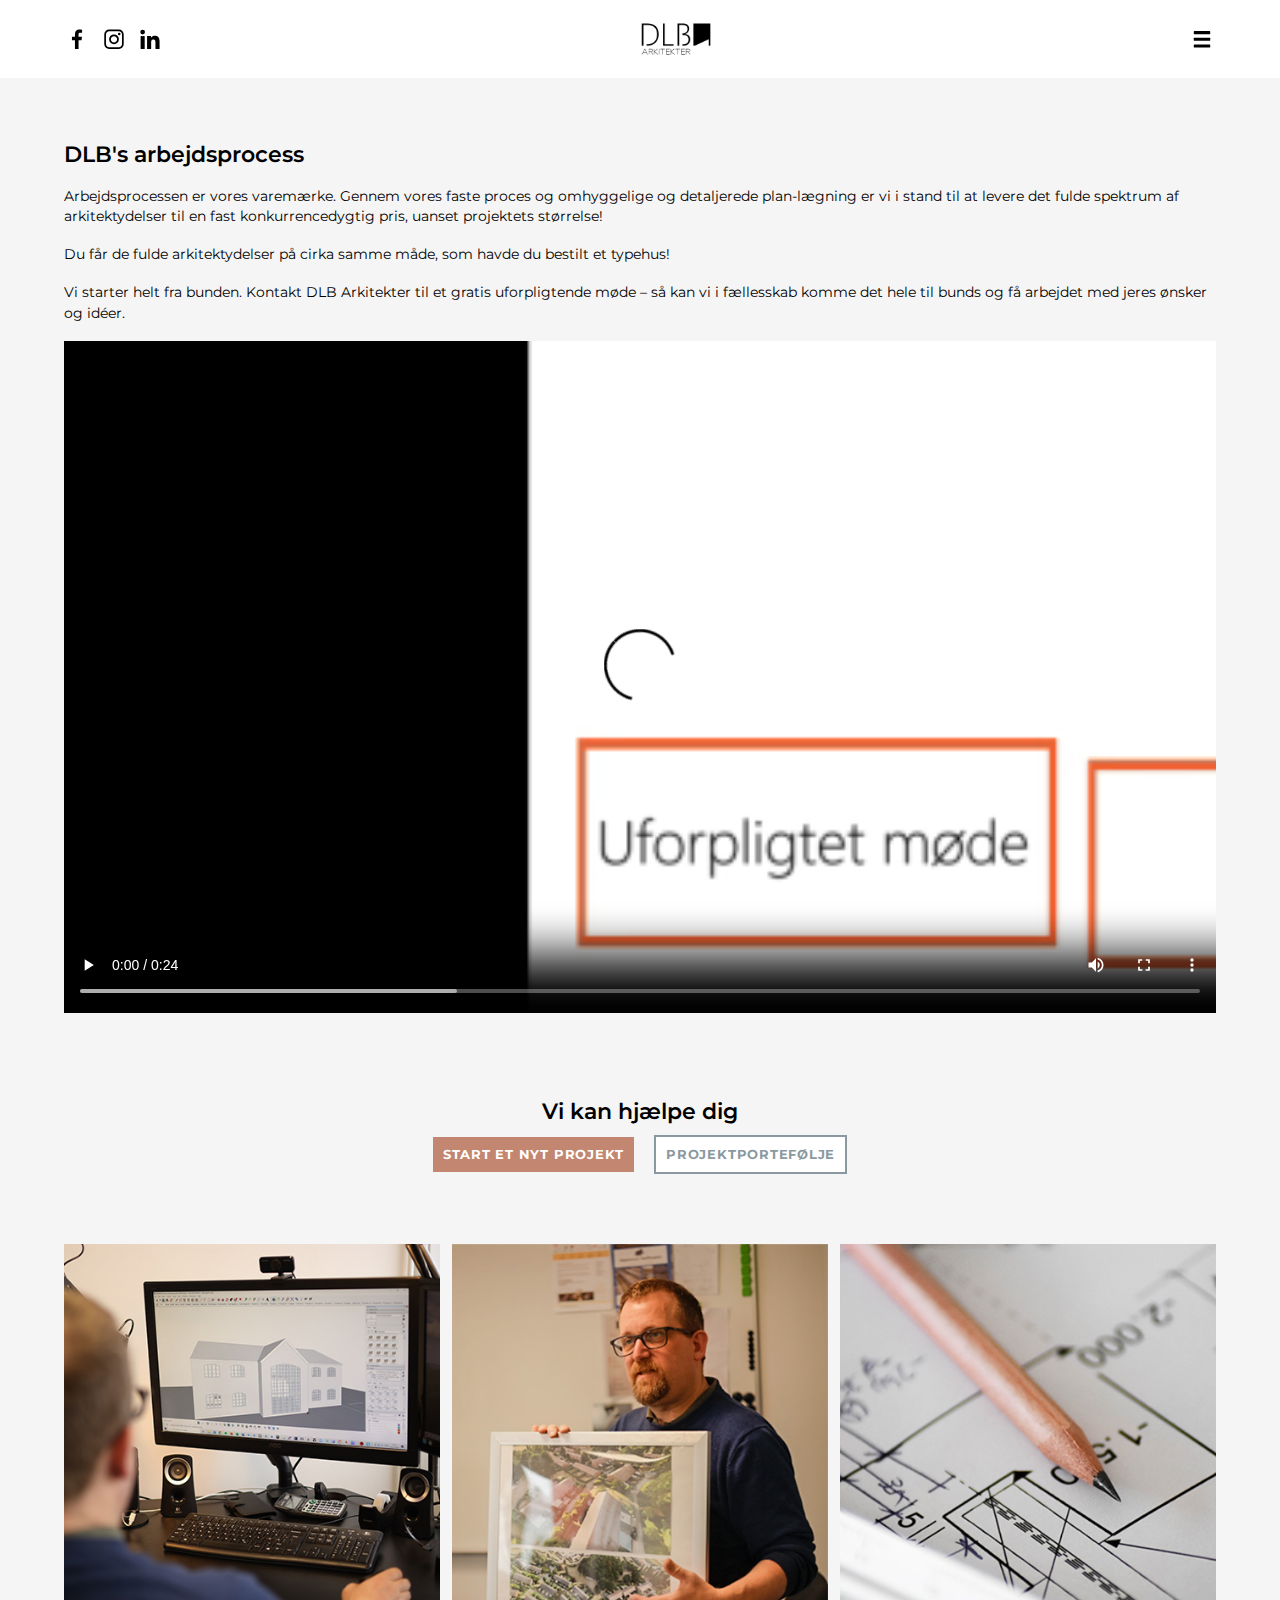
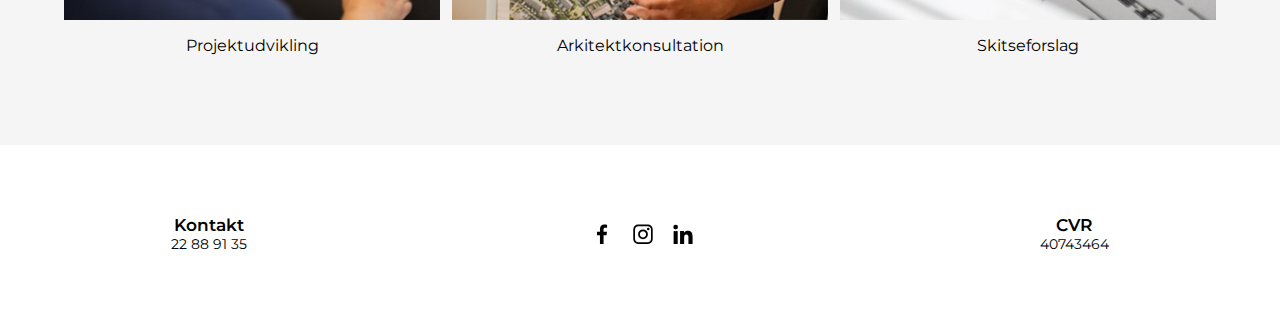
==== commit aa79d8b5: "Bux fixes" ====
--- a/index.html
+++ b/index.html
@@ -14,8 +14,8 @@
             <meta property="og:image:height" content="750" />
             <meta property="og:locale" content="da_DK">
             <meta property="og:type" content="website">     <!-- Define which type of content this website is -->
-            <meta property="og:title" content="">   <!-- Title for SoMe previews -->
-            <meta property="og:description" content="">     <!-- Description for SoMe previews -->
+            <meta property="og:title" content="DLB Arkitekter - Vi kan hjælpe">   <!-- Title for SoMe previews -->
+            <meta property="og:description" content="DLB Arkitekter ApS - Vores proces er vores varemærke. Vi har 10+ års erfaring med projektudvikling, skitsering og planlægning.">     <!-- Description for SoMe previews -->
             <meta property="og:url" content="https://DLBark.dk">    <!-- Clean up URL for SoMe previews -->
             <meta property="og:site_name" content="DLB Arkitekter ApS">
         <!-- ^^^ End of Open Graph Protocol -->
--- a/style.css
+++ b/style.css
@@ -71,7 +71,7 @@
     }
 
     main {
-        padding-top: calc(var(--default-top-margin) + 10px);   /* Adds 10px to Default Margin value for aesthetical reasons */
+        padding-top: calc(var(--default-top-margin) * 2);   /* Adds 10px to Default Margin value for aesthetical reasons */
     }
 
     .cta {      /* Call to Action - Consisting of heading and 1-3 buttons */
@@ -134,8 +134,6 @@
         height: 78px;
         z-index: 2;     /* Be infront of Burger Menu (when active) which has a Z of 1 - default is 0 */
         background-color: white;
-        margin-top: calc(var(--default-top-margin) - var(--default-top-margin) * 2 );
-            /* ^ Okay this shit is getting complicated now... Okay, so it takes [Default Margin Value] and retracts 2x of [Default Margin Value] because the navigation bar gets pushed down by said value below... I CAN EXPLAIN!! Don't worry lololol */
     }
 
     nav#main .container {
@@ -286,11 +284,14 @@
 
 /* ====== INDIVIDUAL PAGE CONTENTS ====== */
 
-    /* --- Size definition + alignment for containers --- */
-
-    #process, #services {
+    /* --- Repetitive stuff for sections and containers --- */
+
+    #process, #services {   /* Fix sizing and alignment */
         width: var(--default-width);
         margin: auto;
+    }
+
+    #services {     /* Apply top margin */
         margin-top: var(--default-top-margin);
     }
 
@@ -330,6 +331,8 @@
 
     /* --- PROJECTS Page Elements --- */
 
+    
+
 
     /* --- SERVICES Page Elements --- */
     
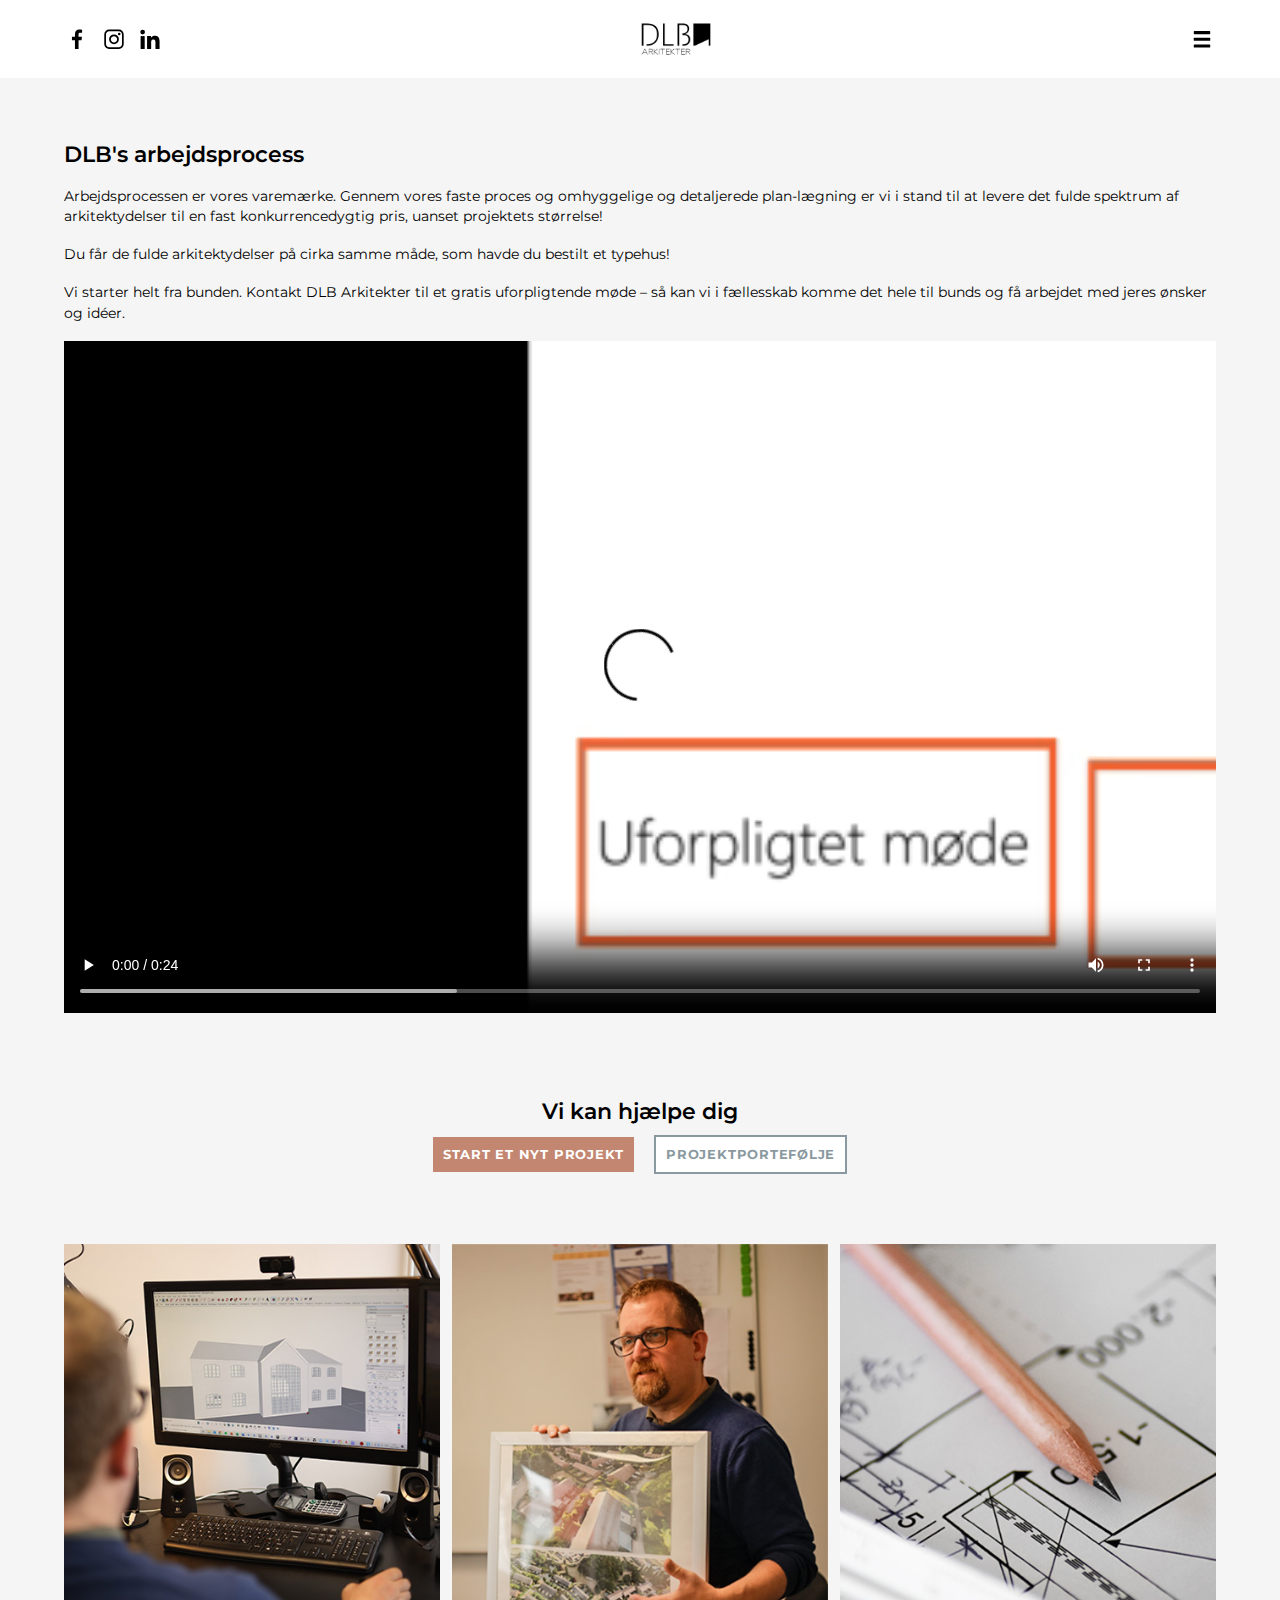
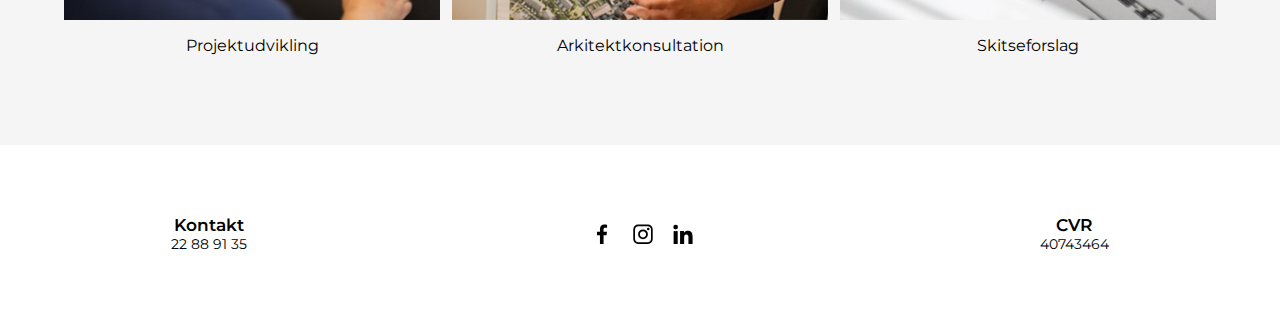
==== commit 32a2f27a: "Fixed minor oversights" ====
--- a/index.html
+++ b/index.html
@@ -7,7 +7,7 @@
     <!-- SEO START -->
         <title>DLB ARKITEKTER ApS - Dan Betak</title>     <!-- SEO page title -->
         <meta name="description" content="DLB Arkitekter ApS - Vores proces er vores varemærke. Vi har 10+ års erfaring med projektudvikling, skitsering og planlægning.">    <!-- SEO description -->
-        <meta name="theme-color" content="#fffff">      <!-- Theme color for SoMe -->
+        <meta name="theme-color" content="#F5F5F5">      <!-- Theme color for SoMe -->
         <!-- vvv Open Graph Protocol - Source: https://ogp.me/ -->
             <meta property="og:image" content="https://exam.mikkl.info/img/thumbnails/SoMe/frontpage.jpg" />     <!-- Image to feed SoMe previews -->
             <meta property="og:image:width" content="750" />   
@@ -24,7 +24,6 @@
     <!-- LOCAL REFERENCES START -->
         <link rel="stylesheet" href="style.css">    <!-- Main CSS reference -->
         <script src="js/main.js"></script>  <!-- Main JS reference -->
-        <script src="js/contact-form.js"></script>      <!-- Coded User Journey JS reference -->
     <!-- END OF LOCAL REFERENCES -->
 
 </head>
@@ -54,15 +53,15 @@
         <div class="container">     <!-- This container fixes issues as the 'nav' tag has 'position: fixed' which likes to fuck with things -->
             
             <div class="SoMe">  <!-- SoMe links and icons -->
-                <a href="https://www.facebook.com/DLBARKITEKTERApS" target="_blank" rel="noopener nofollow"> <img src="img/icons/facebook-icon.svg" alt="Facebook icon"> Besøg DLB's Facebookside </a>   <!-- target="_blank" = Open in a new Tab    rel="nofollow" = Tell Google not to follow the link -->
-                <a href="https://www.instagram.com/dlbarkitekter" target="_blank" rel="noopener nofollow"> <img src="img/icons/instagram-icon.svg" alt="Instagram icon"> Besøg DLB's Instagram </a>
-                <a href="https://www.linkedin.com/company/dlbetak-aps/about/" target="_blank" rel="noopener nofollow"> <img src="img/icons/linkedin-icon.svg" alt="LinkedIn icon"> Besøg DLB's LinkedIn-side</a>
+                <a href="https://www.facebook.com/DLBARKITEKTERApS" target="_blank" rel="noopener nofollow"> <img src="img/icons/facebook-icon.svg" alt="Facebook ikon"> Besøg DLB's Facebookside </a>   <!-- target="_blank" = Open in a new Tab    rel="nofollow" = Tell Google not to follow the link -->
+                <a href="https://www.instagram.com/dlbarkitekter" target="_blank" rel="noopener nofollow"> <img src="img/icons/instagram-icon.svg" alt="Instagram ikon"> Besøg DLB's Instagram </a>
+                <a href="https://www.linkedin.com/company/dlbetak-aps/about/" target="_blank" rel="noopener nofollow"> <img src="img/icons/linkedin-icon.svg" alt="LinkedIn ikon"> Besøg DLB's LinkedIn-side</a>
             </div>
             <!---SOME ICONS ARE FROM: https://www.flaticon.com/-->
             
             <a href="index.html" class="logo"> <img src="img/logo.jpg" alt="DLB Arkitekter logo"> DLB Arkitekters logo </a>  <!-- DLB Logo -->
             
-            <button class="burger-menu" onclick="toggleBurgerMenu()"> <img src="img/icons/burger-menu-icon.svg" alt="Burger Menu toggle"> Menu </button>
+            <button class="burger-menu" onclick="toggleBurgerMenu()"> <img src="img/icons/burger-menu-icon.svg" alt="Burgermenu knap"> Menu </button>
         
             <ul class="desktop">    <!-- Navigation Menu only visible on Desktop -->
                 <!-- Design to be finished in Figma ... -->
@@ -120,9 +119,9 @@
         </div>
 
         <div class="SoMe">
-            <a href="https://www.facebook.com/DLBARKITEKTERApS" target="_blank" rel="noopener nofollow"> <img src="img/icons/facebook-icon.svg" alt="Facebook icon"> Besøg DLB's Facebookside </a>   <!-- target="_blank" = Open in a new Tab    rel="nofollow" = Tell Google not to follow the link -->
-            <a href="https://www.instagram.com/dlbarkitekter" target="_blank" rel="noopener nofollow"> <img src="img/icons/instagram-icon.svg" alt="Instagram icon"> Besøg DLB's Instagram </a>
-            <a href="https://www.linkedin.com/company/dlbetak-aps/about/" target="_blank" rel="noopener nofollow"> <img src="img/icons/linkedin-icon.svg" alt="LinkedIn icon"> Besøg DLB's LinkedIn-side</a>
+            <a href="https://www.facebook.com/DLBARKITEKTERApS" target="_blank" rel="noopener nofollow"> <img src="img/icons/facebook-icon.svg" alt="Facebook ikon"> Besøg DLB's Facebookside </a>   <!-- target="_blank" = Open in a new Tab    rel="nofollow" = Tell Google not to follow the link -->
+            <a href="https://www.instagram.com/dlbarkitekter" target="_blank" rel="noopener nofollow"> <img src="img/icons/instagram-icon.svg" alt="Instagram ikon"> Besøg DLB's Instagram </a>
+            <a href="https://www.linkedin.com/company/dlbetak-aps/about/" target="_blank" rel="noopener nofollow"> <img src="img/icons/linkedin-icon.svg" alt="LinkedIn ikon"> Besøg DLB's LinkedIn-side</a>
         </div>
 
         <div>
--- a/style.css
+++ b/style.css
@@ -50,7 +50,7 @@
         background-color: var(--color4);
     }
 
-    h1, h2, h3, h4, h5, h6 {
+    h1, h2, h3, h4, h5, h6 {        /* Re-use code and style multiple thingies at once */
         font-family: var(--font);
         font-weight: 600;
     }
@@ -65,7 +65,7 @@
     }
 
     p.textbox {
-        margin: 18px auto;
+        margin: 18px auto;      /* Adds both top and bottom margin specifically to the textbox to simulate double line breaks */
         font-size: 0.9em;
         line-height: 1.4em;
     }
@@ -75,47 +75,51 @@
     }
 
     .cta {      /* Call to Action - Consisting of heading and 1-3 buttons */
-        width: var(--default-width);
+        width: var(--default-width);    /* Refers to CSS variable so I only need to define width once */
         margin: auto;
-        margin-top: var(--default-top-margin);
+        margin-top: var(--default-top-margin);  /* Same here, except for margin-top */
         text-align: center;
     }
 
     .cta .container {
-        display: flex;
-        align-items: center;
-        justify-content: center;
-        gap: 20px;
-        margin-top: 10px;
-    }
-
-    .cta .button {
-        display: block;
-        background-color: var(--color3);
-        color: white;
-        text-transform: uppercase;
-        font-weight: 700;
-        font-size: 0.8em;
+        display: flex;      /* Easiest, cleanest way to stack elements horizontally */
+        align-items: center;        /* Align items horizontally */
+        justify-content: center;    /* Align items vertically */
+        gap: 20px;      /* Margin between flex elements */
+        margin-top: 10px;   /* Distance itself a little from the heading above */
+    }
+
+    .cta .button, #booking-system .button, #contact-form .button {
+        display: block;     /* A tags display improperly; this fixes it */
+        background-color: var(--color3);    /* Refers to CSS variable in :root */
+        color: white;   /* Color = Text color */
+        border: none;
+        text-transform: uppercase;      /*Turn all text into CAPS LOCK */
+        font-weight: 700;   /* Make text more thicc */      /* Yes, I weight shame fonts. Deal with it. 😎 */
+        font-size: 0.8em;       /* Reduce font size - I use EM instead of PX here, as EM is relative and scale better on mobile browsers*/  
         padding: 10px;
-        letter-spacing: 0.06em;
+        letter-spacing: 0.06em;     /* Adds a little spacing between individual letters for legibility reasons */
         text-decoration: none;
-        transition: 0.2s;
-    }
-
-    .cta .button:last-child {
-        border: var(--color3) 2px solid;
+        transition: 0.2s;    /* Used with hover effect */
+        cursor: pointer
+    }
+
+    .cta .button:last-child, #booking-system .button:last-of-type, #contact-form .button:last-of-type {   /* First-child = First-born element in a family (group) of elements */
+        border: var(--color3) 2px solid;    /* border (outline): [color] [thickness] [type] */
         color: var(--color3);
         background-color: white;
     }
     
-    .cta .button:first-child {
+    .cta .button:first-child, #booking-system .button:first-of-type, #contact-form .button:first-of-type {      /* ^ You get the idea */
         background-color: var(--color2);
-    }
-
-    .cta .button:hover {
+        color: white;
+        border: none;
+    }
+
+    .cta .button:hover, #booking-system .button:hover, #contact-form .button:hover {    /* I know it doesn't display correctly on mobile, but f*ck it :D */
         background-color: black;
         color: white;
-        transform: scale(1.1);
+        transform: scale(1.1);   /* Scale element to 110% on hover */
     }
 
 
@@ -196,13 +200,13 @@
         font-size: 0;    /* Hide text only there for screen readers */
         border: none;
         background: none;
-        cursor: pointer;
+        cursor: pointer;    /* Make thing properly appear clickable */
     }
 
     nav#main .burger-menu.active {
-        background-color: white;
-        border-radius: 12px;
-        filter: invert(1);
+        background-color: white;    /* This is actually black, because invert filter below applies to this */
+        border-radius: 12px;    /* Rounded corners */
+        filter: invert(1);      /* Inverts the colors - so everything that's black turns white, vise-versa */
     }
 
 
@@ -210,8 +214,6 @@
 
     nav#main .desktop {     /* Desktop navigation strip - Only visible on large screens */
         display: none;          /* Handled by @media query - must be hidden on Mobile version */
-    
-    
     }
 
 
@@ -260,7 +262,7 @@
     }
 
     nav#burger-content .container ul li a .marker {
-        width: var(--nav-icon-size);
+        width: var(--nav-icon-size);    /* Uniformity with navbar icons */
         height: var(--nav-icon-size);
         background: none;   /* Hide pointer icon by default */
         display: block;
@@ -286,12 +288,12 @@
 
     /* --- Repetitive stuff for sections and containers --- */
 
-    #process, #services {   /* Fix sizing and alignment */
+    #process, #services, #project-phases, #project-list, #project-dev, #service-list, #booking-system, #prices, #about, #values, #find-dlb {   /* Fix sizing and alignment */
         width: var(--default-width);
-        margin: auto;
-    }
-
-    #services {     /* Apply top margin */
+        margin: auto;   /* Center element properly */
+    }
+
+    #services, #project-list, #prices, #values, #contact-info, #contact-form {     /* Apply top margin */
         margin-top: var(--default-top-margin);
     }
 
@@ -299,7 +301,7 @@
     /* --- FRONTPAGE Elements --- */
 
     #process video {
-        width: 100%;
+        width: 100%;    /* Allow video to be responsive */
         margin-bottom: 10px;
     }
 
@@ -315,11 +317,11 @@
         text-decoration: none;
         color: black;
         text-align: center;
-        transition: .1s;
+        transition: .1s;    /* Smoothen hover effect */
     }
 
     #services a:hover {
-        transform: scale(1.05);
+        transform: scale(1.05);     /* Enable hover effect */
     }
 
     #services a img {
@@ -331,22 +333,355 @@
 
     /* --- PROJECTS Page Elements --- */
 
-    
+    #project-phases .item {
+        display: flex;
+        align-items: center;
+        gap: 14px;
+        margin-top: 21px;
+    }
+
+    #project-phases .item img {
+        width: 46px;
+    }
+
+    #project-phases .item h2 {
+        font-size: 0.95em;
+        font-weight: 700;
+    }
+
+    #project-phases .item p {
+        font-size: 0.85em;
+    }
+
+    #project-list {
+        display: flex;
+        justify-content: center;
+        flex-wrap: wrap;
+        text-align: center;
+    }
+
+    #project-list .item {
+        margin: 10px auto 30px auto;    /* Shorthand for: margin-top: 10px; margin-right: auto; margin-bottom: 30px; margin-left: auto; */
+        text-decoration: none;
+        color: white;
+        background-color: var(--color1);
+        background-position: center;    /* Fix background aligmnet */
+        background-size: cover;     /* Shrink background to fit */
+        background-repeat: no-repeat;   /* Turn off mechanic allowing background to "tile" */
+        width: 100%;
+        height: 46vw;   /* Flexible item width - set element size to 46% of browser window width */
+        transition: .1s;    /* Hover effect stuff */
+    }
+
+    #project-list .item h3 {
+        text-shadow: 0px 0px 18px black;
+        height: 30vw;      /* Pre-defined height allows for text lines to be pushed upwards instead of downwards */
+        display: flex;      /* This in itself shouldn't do anything, BUT it enables behavior below */
+        align-items: flex-end;      /* Bottom-aligns text so text gets pushed upwards instead of downwards */
+        justify-content: center;
+    }
+
+    #project-list .item span {
+        font-size: 0.65em;
+        font-weight: 600;
+        letter-spacing: 0.05em;
+        text-transform: uppercase;
+        padding: 6px 20px;
+        background-color: var(--color2);
+        display: block;
+        width: -moz-fit-content;    /* Added this because VScode spits out error otherwise, which annoys me a lot more than it should :D */
+        width: fit-content;     /* Actual magic; set the box width to *just* the width they need - nothing more/less */
+        margin: auto;
+        margin-top: 16px;
+    }
+
+    #project-list .item:hover {
+        transform: scale(1.05);
+    }
+
+    /* Define project portfolio images with background-image */
+    /* The radial gradient overlay has been created with https://html-css-js.com/css/generator/text-shadow/ */
+    /* While this may be a spammy way of doing it, I don't care, it works JUST like I want it to!! */
+        #stuehus-tureby       { background-image: radial-gradient(ellipse farthest-corner at center center, rgba(0,0,0,0.5) 0%, rgba(0,0,0,0) 100%), url("img/projects/stuehus-tureby.jpg") }
+        #villa-karlslunde     { background-image: radial-gradient(ellipse farthest-corner at center center, rgba(0,0,0,0.5) 0%, rgba(0,0,0,0) 100%), url("img/projects/villa-karlslunde.png") }
+        #koekken-faxe         { background-image: radial-gradient(ellipse farthest-corner at center center, rgba(0,0,0,0.5) 0%, rgba(0,0,0,0) 100%), url("img/projects/koekken-faxe.png") }
+        #koekken-alleroed     { background-image: radial-gradient(ellipse farthest-corner at center center, rgba(0,0,0,0.5) 0%, rgba(0,0,0,0) 100%), url("img/projects/koekken-alleroed.png") }
+        #b6-femern            { background-image: radial-gradient(ellipse farthest-corner at center center, rgba(0,0,0,0.5) 0%, rgba(0,0,0,0) 100%), url("img/projects/b6-femern.png") }
+        #b5-femern            { background-image: radial-gradient(ellipse farthest-corner at center center, rgba(0,0,0,0.5) 0%, rgba(0,0,0,0) 100%), url("img/projects/b5-femern.jpg") }
+        #tagreno-roskilde     { background-image: radial-gradient(ellipse farthest-corner at center center, rgba(0,0,0,0.5) 0%, rgba(0,0,0,0) 100%), url("img/projects/tagreno-roskilde.png") }
+        #tilbygning-koege     { background-image: radial-gradient(ellipse farthest-corner at center center, rgba(0,0,0,0.5) 0%, rgba(0,0,0,0) 100%), url("img/projects/tilbygning-koege.png") }
+        #droemmehus-jystrup   { background-image: radial-gradient(ellipse farthest-corner at center center, rgba(0,0,0,0.5) 0%, rgba(0,0,0,0) 100%), url("img/projects/droemmehus-jystrup.jpg") }
+        #tilbygning-vaerloese { background-image: radial-gradient(ellipse farthest-corner at center center, rgba(0,0,0,0.5) 0%, rgba(0,0,0,0) 100%), url("img/projects/tilbygning-vaerloese.jpg") }
+        #stuehus-slagelse     { background-image: radial-gradient(ellipse farthest-corner at center center, rgba(0,0,0,0.5) 0%, rgba(0,0,0,0) 100%), url("img/projects/stuehus-slagelse.jpg") }
 
 
     /* --- SERVICES Page Elements --- */
     
-
-    /* --- PROJECTS Page Elements --- */
+    #service-list .container {
+        margin-bottom: 44px;
+    }
+    
+    #service-list span {
+        display: block;
+        height: 55vw;
+        background-color: var(--color1);     /* Fallback for when images load */
+        background-position: center;
+        background-size: cover;
+    }
+
+    #service-list .box {
+        width: 90%;
+        margin: auto;
+        background-color: white;
+        border: var(--color3) solid 2px;
+        padding: 20px;
+        font-size: 0.82em;
+        line-height: 1.3em;
+        margin-top: -50px;
+    }
+
+    #service-list h2 {
+        text-align: center;
+        margin-bottom: 14px;
+        font-size: 1.6em;
+    }
+
+    /* Define background images */
+    #consultation-service   { background-image: url("img/thumbnails/consultation-service.jpg") }
+    #sketching-service      { background-image: url("img/thumbnails/sketching-service.jpg") }
     
 
     /* --- BOOKING Page Elements --- */
     
-
-    /* --- ABOUT-US Page Elements --- */
+    #booking-system .container {
+        background-color: white;
+        border: 2px var(--color3) solid;
+        padding: 12px;
+        margin: 10px auto;
+    }
+
+    #booking-system .segment, #contact-form .segment {
+        margin-bottom: 25px;
+    }
+
+    #booking-system .text-container, #booking-system label, #contact-form label {
+        font-size: 0.8em;
+        font-family: var(--font);
+    }
+
+    #booking-system .text-container {
+        display: flex;
+        gap: 5px;
+    }
+
+    #booking-system .required, #contact-form .required {
+        font-size: 14px;
+        color: red;
+        font-weight: 600;
+    }
+
+    #booking-system .button-container {
+        display: flex;
+        flex-wrap: wrap;
+        gap: 8px;
+    }
+
+    #booking-system .button-container button {
+        background-color: var(--color1);
+        color: black;
+        border: none;
+        font-size: 0.64em;       /* Reduce font size - I use EM instead of PX here, as EM is relative and scale better on mobile browsers*/  
+        padding: 7px;
+        letter-spacing: 0.1em;     /* Adds a little spacing between individual letters for legibility reasons */
+        text-decoration: none;
+        transition: 0.2s;    /* Used with hover effect */
+        cursor: pointer;
+        transition: .1s;
+        border-radius: 6px;
+        text-transform: uppercase;
+        font-weight: 700;
+    }
+
+    #booking-system .button-container button:hover {
+        background-color: var(--color3);
+        color: white;
+    }
+
+    #booking-system .button-container button.active {
+        background-color: var(--color2);
+        color: white;
+    }
+
+    #booking-system input, #booking-system textarea, #booking-system select, #contact-form input, #contact-form textarea, #contact-form select {
+        width: 100%;
+        border: 2px var(--color3) solid;
+        padding: 8px;
+        font-family: var(--font);
+        font-weight: 600;
+    }
+
+    #booking-system .flex-container, #contact-form .flex-container {
+        display: flex;
+        justify-content: space-between;
+        flex-wrap: wrap;
+    }
+
+    #booking-system .flex-container .segment, #contact-form .flex-container .segment {
+        width: 48%;
+    }
+
+    #booking-system select {
+        width: 100%;
+    }
+
+    #booking-system select option {
+        padding: 5000px !important;
+    }
+
+    #booking-system .button, #contact-form .button {
+        width: -moz-fit-content;
+        width: fit-content;
+        margin: auto;
+    }
+
+    #booking-system .container .complete, #contact-form .complete {      /* Style elements triggered when User Journey is complete */
+        padding: 151px 0;
+        text-align: center;
+    }
+
+    #booking-system .container .complete img, #contact-form .complete img { 
+        width: 100%;
+        max-width: 60px;
+        margin-bottom: 20px;
+    }
+
+    #prices {
+        display: flex;
+        gap: 18px;
+        text-align: center;
+    }
+
+    #prices .container {
+        width: 22%;
+    }
+
+    #prices .container img {
+        width: 60%;
+        max-width: 60px;
+        margin: auto;
+        font-size: 0;   /* Remove placeholder text when image is missing */
+        display: block;
+    }
+
+    #prices .container h2 {
+        font-size: 0.8em;
+        text-align: center;
+        margin-bottom: 4px;
+    }
+
+    #prices .container p {
+        font-size: 0.7em;
+        margin-bottom: 6px;
+    }
+    
+
+    /* --- ABOUT Page Elements --- */
+
+    #about .flex {
+        display: flex;
+        justify-content: space-between;
+        gap: 12px;
+    }
+    
+    #about img {
+        margin-top: 20px;
+        width: 50%;
+        height: -moz-fit-content;
+        height: fit-content;    /* Fixes image being a strecthy boi */
+        border-radius: 60px;
+    }
+
+    #values .gallery {
+        display: flex;
+        flex-wrap: wrap;
+        gap: 14px;
+        justify-content: center;
+    }
+    
+    #values .gallery img {
+        width: 47%;
+    }
     
 
     /* --- CONTACT Page Elements --- */
+
+    #find-dlb img {
+        width: 100%;
+        margin-bottom: 20px;
+    }
+
+    #find-dlb .info {
+        display: flex;
+        justify-content: space-between;
+        gap: 10px;
+    }
+
+    #find-dlb .info .container {
+        display: flex;
+        justify-content: center;
+        align-items: center;
+        text-decoration: none;
+        color: black;
+        width: 47%;
+        margin: auto;
+        font-size: 0.9em;
+    }
+    
+    #find-dlb .info .container img {
+        max-width: 58px;
+    }
+
+    #contact-info .container {
+        display: flex;
+        gap: 16px;
+        margin-top: 10px;
+    }
+    
+    #contact-info .opening-hours {
+        display: flex;
+        justify-content: space-between;
+        flex-wrap: wrap;
+        width: 130%;
+    }
+
+    #contact-info .opening-hours p:nth-child(odd) {
+        width: 42%;
+    }
+
+    #contact-info .opening-hours p:nth-child(even) {
+        width: 57%;
+    }
+
+    #contact-info #google-maps {
+        width: 100%;
+    }
+    #contact-info #google-maps iframe {
+        width: 100%;
+        height: 40vw;
+        border: 0;
+    }
+
+    /* 
+        !!! Contact form code tied into the Booking System code for conosistency reasons !! 
+    */
+
+    #contact-form h2 {
+        margin-bottom: 10px;
+    }
+
+    #contact-form .complete {      /* Style elements triggered when User Journey is complete */
+        padding: 71px 0;
+    }
 
 /* (end of individual page content) */
 
@@ -379,7 +714,7 @@
     footer .SoMe a {
         display: flex;   /* Align SoMe icons correctly */
         font-size: 0;    /* Hide text only there for the sake of screen readers */
-        max-width: var(--nav-icon-size);
+        max-width: var(--nav-icon-size);    /* More uniformity with the navbar icons */
     }
 
     footer .SoMe img {
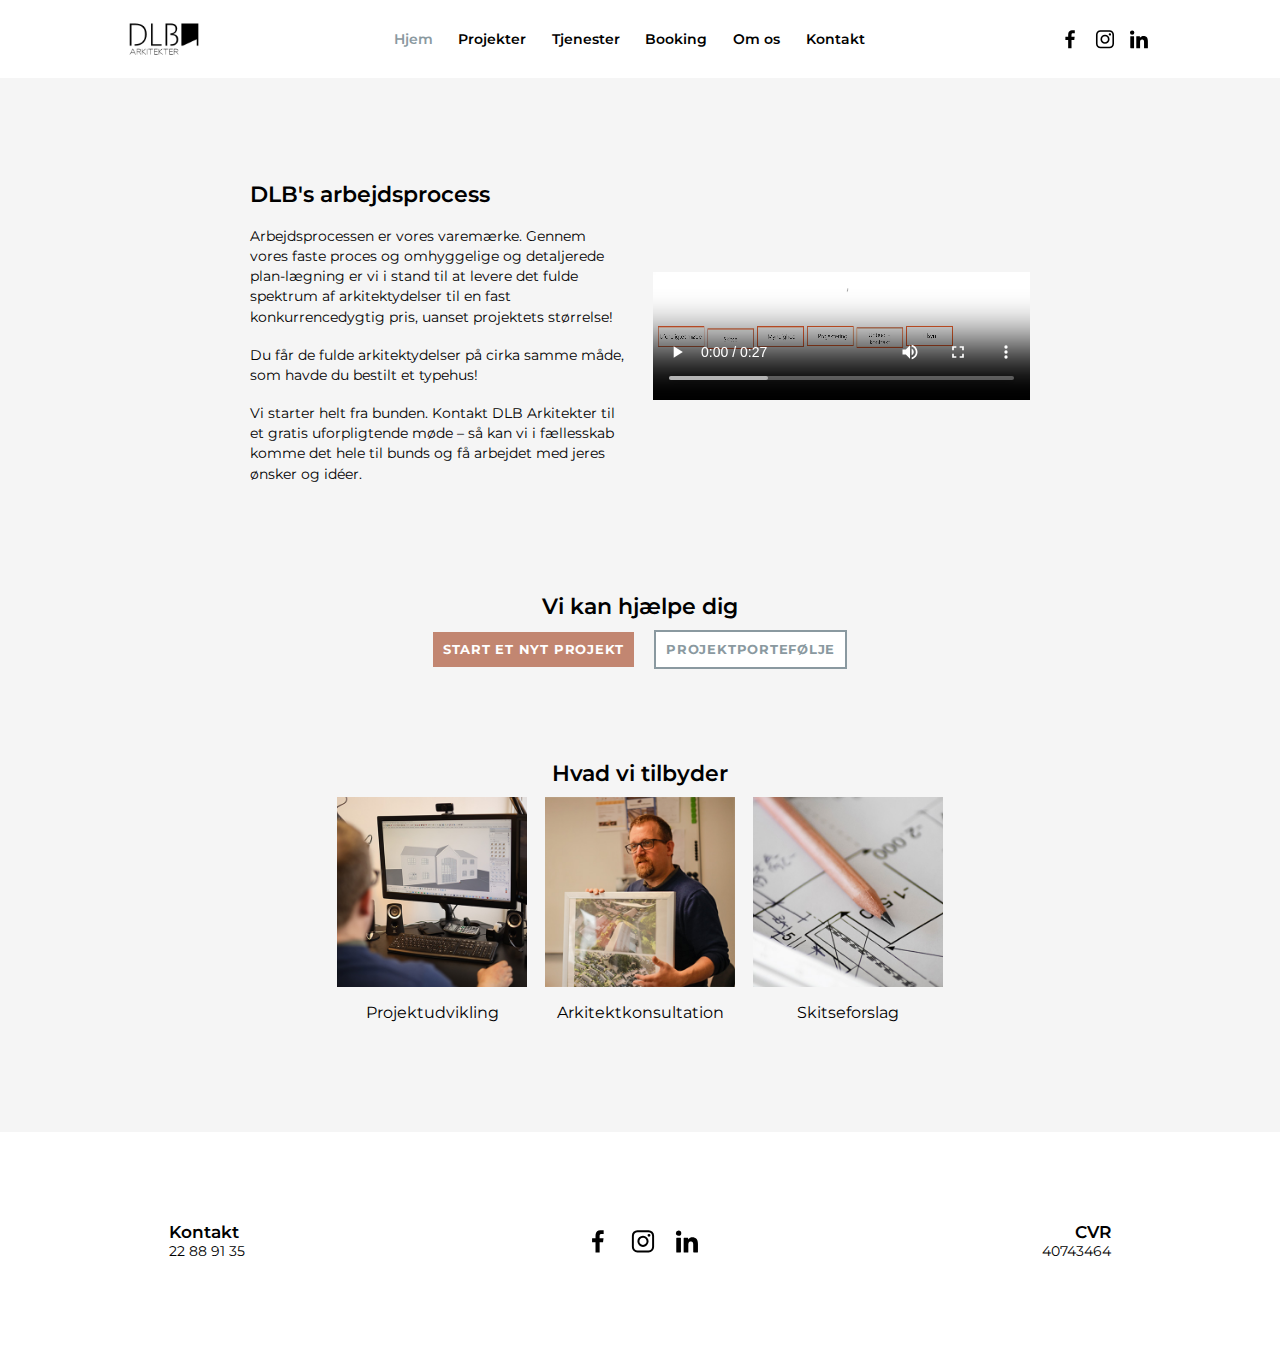
==== commit 32a2d098: "Frontpage, Nav + Footer (desktop) done!" ====
--- a/index.html
+++ b/index.html
@@ -58,28 +58,38 @@
                 <a href="https://www.linkedin.com/company/dlbetak-aps/about/" target="_blank" rel="noopener nofollow"> <img src="img/icons/linkedin-icon.svg" alt="LinkedIn ikon"> Besøg DLB's LinkedIn-side</a>
             </div>
             <!---SOME ICONS ARE FROM: https://www.flaticon.com/-->
+
+            <ul class="desktop">    <!-- Navigation Menu only visible on Desktop -->
+                <li> <a href="index.html" class="active">Hjem</a> </li>
+                <li> <a href="projects.html">Projekter</a> </li>
+                <li> <a href="services.html">Tjenester</a> </li>
+                <li> <a href="booking.html">Booking</a> </li>
+                <li> <a href="about.html">Om os</a> </li>
+                <li> <a href="contact.html">Kontakt</a> </li>
+            </ul>
             
             <a href="index.html" class="logo"> <img src="img/logo.jpg" alt="DLB Arkitekter logo"> DLB Arkitekters logo </a>  <!-- DLB Logo -->
             
             <button class="burger-menu" onclick="toggleBurgerMenu()"> <img src="img/icons/burger-menu-icon.svg" alt="Burgermenu knap"> Menu </button>
-        
-            <ul class="desktop">    <!-- Navigation Menu only visible on Desktop -->
-                <!-- Design to be finished in Figma ... -->
-            </ul>
         </div>
     </nav>
 
 
 
     <main id="process">
-        <h1>DLB's arbejdsprocess</h1>
-        <p class="textbox">Arbejdsprocessen er vores varemærke. Gennem vores faste proces og omhyggelige og detaljerede plan-lægning er vi i stand til at levere det fulde spektrum af arkitektydelser til en fast konkurrencedygtig pris, uanset projektets størrelse!</p>
-        <p class="textbox">Du får de fulde arkitektydelser på cirka samme måde, som havde du bestilt et typehus!</p>
-        <p class="textbox">Vi starter helt fra bunden. Kontakt DLB Arkitekter til et gratis uforpligtende møde – så kan vi i fællesskab komme det hele til bunds og få arbejdet med jeres ønsker og idéer.</p>
-    
+        <div>
+            <h1>DLB's arbejdsprocess</h1>
+            <p class="textbox">Arbejdsprocessen er vores varemærke. Gennem vores faste proces og omhyggelige og detaljerede plan-lægning er vi i stand til at levere det fulde spektrum af arkitektydelser til en fast konkurrencedygtig pris, uanset projektets størrelse!</p>
+            <p class="textbox">Du får de fulde arkitektydelser på cirka samme måde, som havde du bestilt et typehus!</p>
+            <p class="textbox">Vi starter helt fra bunden. Kontakt DLB Arkitekter til et gratis uforpligtende møde – så kan vi i fællesskab komme det hele til bunds og få arbejdet med jeres ønsker og idéer.</p>
+        </div>
+
         <section class="video">
-            <video controls>
+            <video controls class="mobile">
                 <source src="video/DLB-animation-mobile.mp4" type="video/mp4">
+            </video>
+            <video controls class="desktop">
+                <source src="video/DLB-animation-pc.mp4" type="video/mp4">
             </video>
         </section>
     </main>
@@ -97,18 +107,21 @@
 
 
     <section id="services">
-        <a href="#">
-            <img src="img/thumbnails/proj-udvikling.jpg" alt="Projektudvikling">
-            <p>Projekt&shy;udvikling</p>
-        </a>
-        <a href="#">
-            <img src="img/thumbnails/ark-konsultation.jpg" alt="Arkitektkonosultation">
-            <p>Arkitekt&shy;konsultation</p>
-        </a>
-        <a href="#">
-            <img src="img/thumbnails/sven-mieke-fteR0e2BzKo-unsplash.jpg" alt="Skitseforslag">
-            <p>Skitseforslag</p>
-        </a>
+        <h2>Hvad vi tilbyder</h2>
+        <div class="container">
+            <a href="#">
+                <img src="img/thumbnails/proj-udvikling.jpg" alt="Projektudvikling">
+                <p>Projekt&shy;udvikling</p>
+            </a>
+            <a href="#">
+                <img src="img/thumbnails/ark-konsultation.jpg" alt="Arkitektkonosultation">
+                <p>Arkitekt&shy;konsul&shy;tation</p>
+            </a>
+            <a href="#">
+                <img src="img/thumbnails/sven-mieke-fteR0e2BzKo-unsplash.jpg" alt="Skitseforslag">
+                <p>Skitse&shy;forslag</p>
+            </a>
+        </div>
     </section>
 
 
--- a/style.css
+++ b/style.css
@@ -18,8 +18,6 @@
 .hidden {      /* To be used as default for items that are to be toggled by JavaScript */
     display: none;
 }
-
-@import url('https://fonts.googleapis.com/css2?family=Montserrat:wght@300;400;600;700&display=swap');
 
 
 
@@ -214,6 +212,28 @@
 
     nav#main .desktop {     /* Desktop navigation strip - Only visible on large screens */
         display: none;          /* Handled by @media query - must be hidden on Mobile version */
+        justify-content: center;
+        align-items: center;
+        gap: 2vw;
+        list-style-type: none;
+        width: 100%;
+        margin: auto;
+    }
+
+    nav#main .desktop a {
+        display: block;
+        text-decoration: none;
+        color: black;
+        font-weight: 600;
+        font-size: 0.9em;
+    }
+
+    nav#main .desktop a.active {
+        color: var(--color3);
+    }
+
+    nav#main .desktop a:hover {
+        color: var(--color2);
     }
 
 
@@ -305,13 +325,22 @@
         margin-bottom: 10px;
     }
 
+    #process video.desktop {
+        display: none;
+    }
+
     #services {
+        text-align: center;
+    }
+
+    #services .container {
         display: flex;
         justify-content: center;
         gap: 12px;
-    }
-
-    #services a {
+        margin-top: 10px;
+    }
+
+    #services .container a {
         width: 33%;
         display: block;
         text-decoration: none;
@@ -320,11 +349,11 @@
         transition: .1s;    /* Smoothen hover effect */
     }
 
-    #services a:hover {
+    #services .container a:hover {
         transform: scale(1.05);     /* Enable hover effect */
     }
 
-    #services a img {
+    #services .container a img {
         width: 100%;
         font-size: 0;       /* Hide the stupid placeholder text visible when an image is missing */
         margin-bottom: 12px;
@@ -721,4 +750,122 @@
         width: 100%;
     }
 
-/* end of footer */+/* end of footer */
+
+
+
+
+
+
+
+/* ====== MEDIA QUERIES - SCALE CONTENT FOR BIGGER DEVICES ======*/
+
+@media screen and (min-width: 1024px) {     /* --- Laptop --- */
+
+   /* ====== CSS VARIABLES START ====== */
+
+    :root {             /* Update relevant CSS variables */
+        /* Margins - To streamline left-right margins for mis.c objects */
+            --default-width: 80%;
+        /* Miscelanious - Sizes of common elements, etc */
+            --nav-icon-size: 32px;
+            --default-top-margin: 90px;
+    }
+
+    /* end of css variables */
+   
+   
+
+
+    /* ====== NAVIGATION MENU START ====== */
+
+        nav#main .container {
+            flex-direction: row-reverse;
+        }
+
+        nav#main .desktop {
+            display: flex;
+        }
+
+        
+        /* --- Burger Menu --- */
+        
+        nav#main .burger-menu {
+            display: none;
+        }
+    
+    /* end of navigation menu */
+
+    
+
+
+    /* ====== INDIVIDUAL PAGE CONTENTS ====== */
+
+        /* --- Repetitive stuff for sections and containers --- */
+
+        #process, #services, #project-phases, #project-list, #project-dev, #service-list, #booking-system, #prices, #about, #values, #find-dlb {   /* Fix sizing and alignment */
+            width: var(--default-width);
+            margin: auto;   /* Center element properly */
+            max-width: 780px;
+        }
+
+        #services, #project-list, #prices, #values, #contact-info, #contact-form {     /* Apply top margin */
+            margin-top: var(--default-top-margin);
+        }
+
+
+        /* --- FRONTPAGE Elements --- */
+
+        #process {
+            display: flex;
+            align-items: center;
+            gap: 2vw;
+            justify-content: space-between;
+        }
+
+        #process div {
+            width: 50%;
+        }
+
+        #process .video {
+            width: 50%;
+        }
+        
+        #process video {
+            width: 100%;    /* Allow video to be responsive */
+            margin-bottom: 10px;
+        }
+
+        #process video.mobile {
+            display: none;
+        }
+
+        #process video.desktop {
+            display: block;
+        }
+
+        #services .container {
+            gap: 18px;
+        }
+
+        #services .container a {
+            max-width: 190px;
+        }
+    
+    /* (end of individual page contents) */
+
+
+
+
+    /* ====== FOOTER START ====== */
+
+        footer div:first-child {
+            text-align: left;
+        }
+
+        footer div:last-child {
+            text-align: right;
+        }
+
+    /* end of footer */
+}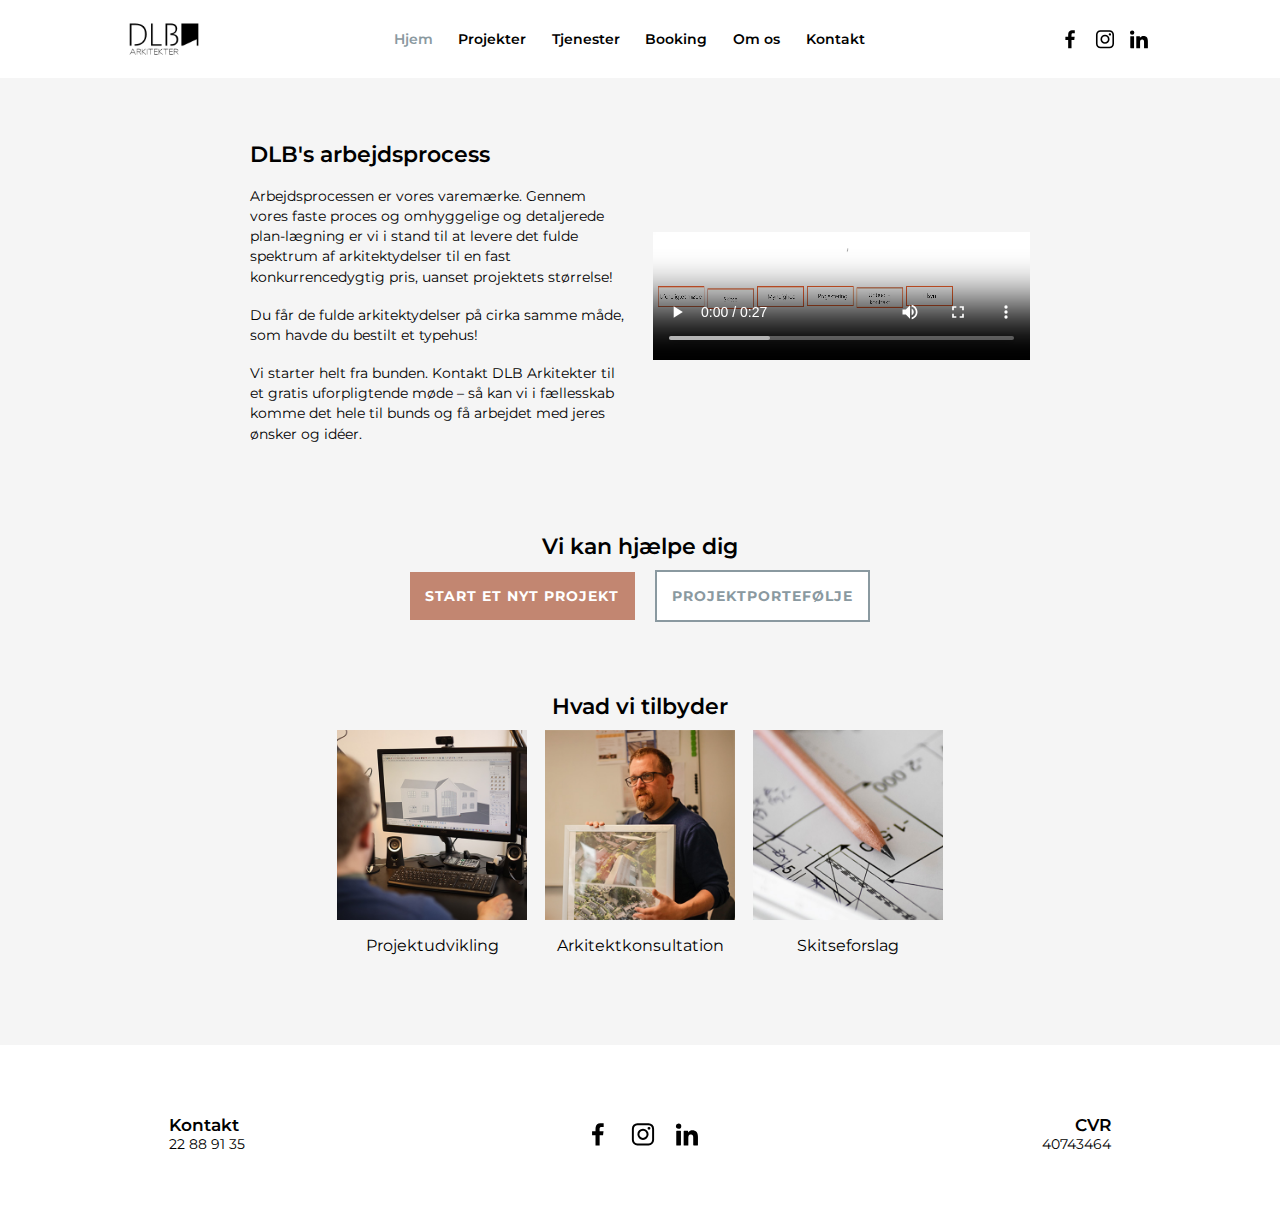
==== commit 1217e061: "Additional comments + credits" ====
--- a/index.html
+++ b/index.html
@@ -91,6 +91,9 @@
             <video controls class="desktop">
                 <source src="video/DLB-animation-pc.mp4" type="video/mp4">
             </video>
+
+            <!-- Videos above is created by Emil Schildknecht Nielsen during the Das Büro theme here on Zealand, and concluded the previous Case Partnership with DLB Arkitekter. -->
+            <!-- The videos were handed over to DLB after the theme deadline was reached -->
         </section>
     </main>
 
@@ -132,6 +135,7 @@
         </div>
 
         <div class="SoMe">
+            <!---Icon source: https://www.flaticon.com/-->
             <a href="https://www.facebook.com/DLBARKITEKTERApS" target="_blank" rel="noopener nofollow"> <img src="img/icons/facebook-icon.svg" alt="Facebook ikon"> Besøg DLB's Facebookside </a>   <!-- target="_blank" = Open in a new Tab    rel="nofollow" = Tell Google not to follow the link -->
             <a href="https://www.instagram.com/dlbarkitekter" target="_blank" rel="noopener nofollow"> <img src="img/icons/instagram-icon.svg" alt="Instagram ikon"> Besøg DLB's Instagram </a>
             <a href="https://www.linkedin.com/company/dlbetak-aps/about/" target="_blank" rel="noopener nofollow"> <img src="img/icons/linkedin-icon.svg" alt="LinkedIn ikon"> Besøg DLB's LinkedIn-side</a>
--- a/style.css
+++ b/style.css
@@ -25,17 +25,17 @@
 
     :root {             /* CSS Variables work a lot like Components in XD or Swatches in Illustrator, Photoshop, InDesign, etc - If there's a need adjust the colors, this will save a lot of time */
         /* Fonts */
-            --font: "Montserrat", "Segoe UI", "Helvetica", "Roboto", sans-serif;    /* Montserrat is the main player, the rest are used as fallback */
+            --font: "Montserrat", "Segoe UI", "Helvetica", "Roboto", sans-serif;    /* font-family: var(--font);         Montserrat is the main player, the rest are used as fallback */
         /* Colors */
-            --color1: #D9D9D9;
+            --color1: #D9D9D9;      /* We're memorizing the color values here so we can define them as "color: var(--color1);" so it'll be easier to change/adjust if needed */
             --color2: #C28671;
             --color3: #8A99A0;
             --color4: #F5F5F5;
-        /* Margins - To streamline left-right margins for mis.c objects */
-            --default-width: 90%;
+        /* Margins - To streamline left-right margins for misc objects */
+            --default-width: 90%;           /* width: var(--default-width); margin: auto; */
         /* Miscelanious - Sizes of common elements, etc */
-            --nav-icon-size: 28px;
-            --default-top-margin: 70px;
+            --nav-icon-size: 28px;          /* size: var(--nav-icon-size); */
+            --default-top-margin: 70px;     /* margin-top: var(--default-top-margin); */
     }
 
 /* end of css variables */
@@ -45,7 +45,7 @@
 
 /* ====== MAIN PAGE ELEMENTS ====== */
     body {
-        background-color: var(--color4);
+        background-color: var(--color4);        /* Changes background color */
     }
 
     h1, h2, h3, h4, h5, h6 {        /* Re-use code and style multiple thingies at once */
@@ -54,7 +54,7 @@
     }
 
     h1, h2 {
-        font-size: 1.4em;
+        font-size: 1.4em;       /* Adjusts font size for headings */
     }
 
     a, p {
@@ -65,7 +65,7 @@
     p.textbox {
         margin: 18px auto;      /* Adds both top and bottom margin specifically to the textbox to simulate double line breaks */
         font-size: 0.9em;
-        line-height: 1.4em;
+        line-height: 1.4em;     /* Fix line height for readability reasons */
     }
 
     main {
@@ -76,7 +76,7 @@
         width: var(--default-width);    /* Refers to CSS variable so I only need to define width once */
         margin: auto;
         margin-top: var(--default-top-margin);  /* Same here, except for margin-top */
-        text-align: center;
+        text-align: center;     /* Centers the text */
     }
 
     .cta .container {
@@ -104,7 +104,7 @@
 
     .cta .button:last-child, #booking-system .button:last-of-type, #contact-form .button:last-of-type {   /* First-child = First-born element in a family (group) of elements */
         border: var(--color3) 2px solid;    /* border (outline): [color] [thickness] [type] */
-        color: var(--color3);
+        color: var(--color3);       /* Text color */
         background-color: white;
     }
     
@@ -119,6 +119,8 @@
         color: white;
         transform: scale(1.1);   /* Scale element to 110% on hover */
     }
+
+/* (end of main page elements) */
 
 
 
@@ -212,27 +214,27 @@
 
     nav#main .desktop {     /* Desktop navigation strip - Only visible on large screens */
         display: none;          /* Handled by @media query - must be hidden on Mobile version */
-        justify-content: center;
-        align-items: center;
-        gap: 2vw;
+        justify-content: center;    /* Center content horizontally */
+        align-items: center;        /* Center content vertically */
+        gap: 2vw;               /* Assign gap/margin between elements of [2% of viewport width] */
         list-style-type: none;
         width: 100%;
         margin: auto;
     }
 
     nav#main .desktop a {
-        display: block;
-        text-decoration: none;
-        color: black;
-        font-weight: 600;
+        display: block;     /* Changes visual property to be similar of a div box */
+        text-decoration: none;      /* Removes ugly underline */
+        color: black;       /* Removed link color */
+        font-weight: 600;       /* Makes the font a lil extra thicc */
         font-size: 0.9em;
     }
 
-    nav#main .desktop a.active {
+    nav#main .desktop a.active {    /* Only applied to "active" button element (pre-defined on each page) */
         color: var(--color3);
     }
 
-    nav#main .desktop a:hover {
+    nav#main .desktop a:hover {     /* Only applies to mouseover/hover */
         color: var(--color2);
     }
 
@@ -241,20 +243,20 @@
 
     nav#burger-content {    /* [Only visible when clicked] -- The contents and design of the Burger Menu */
         width: 100%;
-        height: 100vh;
+        height: 100vh;      /* Force height to take over the entire browser window */
         position: fixed;    /* Forces the nav to stay in place and float on top no matter what */
-        z-index: 1;
+        z-index: 1;         /* Force element to be infront of everything else (default: 0) */
         background-color: white;
     }
 
     nav#burger-content .container {
         width: 75%;
         margin-top: 170px;
-        margin-left: 5%;    /* Minor adjustments -  */
+        margin-left: 5%;
     }
 
     nav#burger-content .container .logo img {
-        max-width: 80px;
+        max-width: 80px;    /* Prevents the logo from becoming massive */
     }
 
     nav#burger-content .container ul {
@@ -271,7 +273,7 @@
     }
 
     nav#burger-content .container ul li a {
-        display: flex;
+        display: flex;      /* Align items next to eachother horizontally instead of vertically */
         gap: 6px;
         height: 54px;
         color: black;
@@ -308,7 +310,7 @@
 
     /* --- Repetitive stuff for sections and containers --- */
 
-    #process, #services, #project-phases, #project-list, #project-dev, #service-list, #booking-system, #prices, #about, #values, #find-dlb {   /* Fix sizing and alignment */
+    #process, #services, #project-phases, #project-list, #project-dev, #service-list, #booking-system, #prices, #about, #values, #find-dlb, #contact-info, #contact-form {   /* Fix sizing and alignment */
         width: var(--default-width);
         margin: auto;   /* Center element properly */
     }
@@ -320,12 +322,12 @@
 
     /* --- FRONTPAGE Elements --- */
 
-    #process video {
+    #process video {        /* Video element on the frontpage */
         width: 100%;    /* Allow video to be responsive */
         margin-bottom: 10px;
     }
 
-    #process video.desktop {
+    #process video.desktop {    /* Hide Desktop video by default - This is handled by @media query below */
         display: none;
     }
 
@@ -350,7 +352,7 @@
     }
 
     #services .container a:hover {
-        transform: scale(1.05);     /* Enable hover effect */
+        transform: scale(1.05);     /* Effect - Scale to 105% on hover */
     }
 
     #services .container a img {
@@ -382,7 +384,7 @@
         font-size: 0.85em;
     }
 
-    #project-list {
+    #project-list .container {
         display: flex;
         justify-content: center;
         flex-wrap: wrap;
@@ -585,12 +587,16 @@
     }
 
     #prices {
+        text-align: center;
+    }
+
+    #prices .flex-container {
+        margin-top: 10px;
         display: flex;
         gap: 18px;
-        text-align: center;
-    }
-
-    #prices .container {
+    }
+
+    #prices .flex-container .container {
         width: 22%;
     }
 
@@ -625,7 +631,7 @@
     #about img {
         margin-top: 20px;
         width: 50%;
-        height: -moz-fit-content;
+        height: -moz-fit-content;       /* Fix VScode error :D - I shouldn't care, but fneh */
         height: fit-content;    /* Fixes image being a strecthy boi */
         border-radius: 60px;
     }
@@ -643,7 +649,7 @@
     
 
     /* --- CONTACT Page Elements --- */
-
+    
     #find-dlb img {
         width: 100%;
         margin-bottom: 20px;
@@ -653,26 +659,25 @@
         display: flex;
         justify-content: space-between;
         gap: 10px;
+        margin-top: 40px;
     }
 
     #find-dlb .info .container {
+        margin: auto;
         display: flex;
         justify-content: center;
-        align-items: center;
         text-decoration: none;
+        font-size: 0.9em;
         color: black;
-        width: 47%;
-        margin: auto;
-        font-size: 0.9em;
     }
     
     #find-dlb .info .container img {
-        max-width: 58px;
-    }
-
-    #contact-info .container {
-        display: flex;
-        gap: 16px;
+        max-width: 48px;
+        margin-top: -6px;
+    }
+    
+    #contact-info .map-container {
+        justify-content: center;
         margin-top: 10px;
     }
     
@@ -680,23 +685,25 @@
         display: flex;
         justify-content: space-between;
         flex-wrap: wrap;
-        width: 130%;
-    }
-
-    #contact-info .opening-hours p:nth-child(odd) {
-        width: 42%;
+    }
+
+    #contact-info .opening-hours p {
+        width: 50%;
+        font-size: 1em;
+        line-height: 1.5em;
     }
 
     #contact-info .opening-hours p:nth-child(even) {
-        width: 57%;
+        text-align: right;
     }
 
     #contact-info #google-maps {
+        margin-top: 30px;
         width: 100%;
     }
     #contact-info #google-maps iframe {
-        width: 100%;
-        height: 40vw;
+        width: 100%;    /* Handle the iframe width in CSS because doing it in HTML simply doesn't work as intended */
+        height: 60vw;   /* Handle the iframe height in CSS because doing it in HTML is a war crime :D */
         border: 0;
     }
 
@@ -764,15 +771,28 @@
 
    /* ====== CSS VARIABLES START ====== */
 
-    :root {             /* Update relevant CSS variables */
-        /* Margins - To streamline left-right margins for mis.c objects */
-            --default-width: 80%;
-        /* Miscelanious - Sizes of common elements, etc */
-            --nav-icon-size: 32px;
-            --default-top-margin: 90px;
-    }
+        :root {             /* Update relevant CSS variables */
+            /* Margins - To streamline left-right margins for mis.c objects */
+                --default-width: 80%;
+            /* Miscelanious - Sizes of common elements, etc */
+                --nav-icon-size: 32px;
+                --default-top-margin: 70px;
+        }
 
     /* end of css variables */
+
+
+
+
+    /* ====== MAIN PAGE ELEMENTS ====== */
+
+        .cta .button, #booking-system .button, #contact-form .button {
+            font-size: 0.9em;
+            padding: 15px;
+            letter-spacing: 0.07em;
+        }
+
+    /* (end of main page elements) */
    
    
 
@@ -803,7 +823,7 @@
 
         /* --- Repetitive stuff for sections and containers --- */
 
-        #process, #services, #project-phases, #project-list, #project-dev, #service-list, #booking-system, #prices, #about, #values, #find-dlb {   /* Fix sizing and alignment */
+        #process, #services, #project-phases, #project-list, #project-dev, #service-list, #booking-system, #prices, #about, #values, #find-dlb, #contact-info, #contact-form {   /* Fix sizing and alignment */
             width: var(--default-width);
             margin: auto;   /* Center element properly */
             max-width: 780px;
@@ -851,7 +871,221 @@
         #services .container a {
             max-width: 190px;
         }
-    
+
+
+        /* --- PROJECTS Page Elements --- */
+
+        #project-phases .main-container {
+            display: flex;
+            justify-content: space-between;
+        }
+        
+        #project-phases .item {
+            width: 32%;
+            font-size: 0.9em;
+        }
+
+        #project-phases .item img {
+            width: 20%;
+        }
+
+        #project-list {
+            display: flex;
+            justify-content: center;
+            flex-wrap: wrap;
+            text-align: center;
+        }
+
+        #project-list .item {
+            width: 31%;
+            height: 160px;   /* Flexible item width - set element size to 46% of browser window width */
+            margin: 6px;
+        }
+
+        #project-list .item h3 {
+            height: 100px;
+            font-size: 0.9em;
+        }
+
+
+        /* --- SERVICES Page Elements --- */
+        
+        #project-dev {
+            max-width: 540px;
+            margin-bottom: var(--default-top-margin)
+        }
+        
+        #service-list {
+            display: flex;
+            gap: 7%;
+        }
+        
+        #service-list span {
+            display: block;
+            height: 200px;
+            background-color: var(--color1);     /* Fallback for when images load */
+            background-position: center;
+            background-size: cover;
+        }
+
+        #service-list .box {
+            width: 100%;
+            background: none;
+            border: none;
+            padding: 0;
+            font-size: 0.9em;
+            margin-top: 20px;
+        }
+
+
+
+        /* --- BOOKING Page Elements --- */
+    
+        #booking-system {
+            text-align: center;
+        }
+        
+        #booking-system .container {
+            text-align: left;
+            padding: 24px;
+            max-width: 640px;
+        }
+
+        #booking-system .text-container, #booking-system label, #contact-form label {
+            font-size: 1.1em;
+            line-height: 2em;
+        }
+
+        #booking-system .button-container {
+            gap: 12px;
+        }
+
+        #booking-system .button-container button {
+            font-size: 0.75em;       /* Reduce font size - I use EM instead of PX here, as EM is relative and scale better on mobile browsers*/  
+            padding: 9px;
+        }
+
+        #prices .flex-container .container {
+            width: 100%;
+        }
+
+        #prices .container h2 {
+            font-size: 1em;
+            text-align: center;
+            margin-bottom: 4px;
+        }
+
+        #prices .container p {
+            font-size: 0.9em;
+            margin-bottom: 6px;
+        }
+
+
+        /* --- ABOUT Page Elements --- */
+        
+        #about {
+            margin: auto;
+        }
+
+        #about .flex {
+            display: block;
+        }
+        
+        #about img {
+            width: 100%;
+            max-width: 250px;
+            float: right;       /* In this case flexbox doesn't do what I want, so I use this instead */
+            margin-top: -140px;
+        }
+
+        #about p {
+            margin-right: 320px;    /* Hacky way to make the text respect the image with float */
+        }
+
+        #values {
+            max-width: 540px;
+        }
+
+        #values .gallery {
+            display: flex;
+            flex-wrap: nowrap;
+            gap: 24px;
+            justify-content: center;
+        }
+
+        #values .gallery img {
+            width: 30%;
+        }
+
+        /* --- CONTACT Page Elements --- */
+
+        #find-dlb {
+            width: 100%;
+            display: flex;
+            flex-direction: row-reverse;
+            align-items: center;
+            justify-content: space-between;
+            gap: 7%;
+        }
+        
+        #find-dlb img {
+            width: 380px;
+            margin: auto;
+        }
+    
+        #find-dlb .info {
+            max-width: 300px;
+            margin-top: 10px;
+            margin-left: -10px;
+        }
+    
+        #find-dlb .info .container {
+            margin: auto;
+            display: flex;
+            justify-content: center;
+            text-decoration: none;
+            font-size: 0.9em;
+            color: black;
+        }
+        
+        #find-dlb .info .container img {
+            max-width: 48px;
+            margin-top: -6px;
+        }
+        
+        #contact-info .map-container {
+            display: flex;
+        }
+        
+        #contact-info .opening-hours {
+            width: 50%;
+            display: flex;
+            justify-content: space-between;
+            flex-wrap: wrap;
+            margin-right: 7%;
+        }
+    
+        #contact-info .opening-hours p {
+            width: 50%;
+            font-size: 1em;
+            line-height: 1.5em;
+        }
+    
+        #contact-info #google-maps {
+            margin: 0;
+            margin-bottom: -5px;
+            width: 100%;
+        }
+
+        #contact-info #google-maps iframe {
+            margin: 0;
+            height: 200px;
+        }
+
+        #contact-form {
+            max-width: 580px;
+        }
+        
     /* (end of individual page contents) */
 
 
